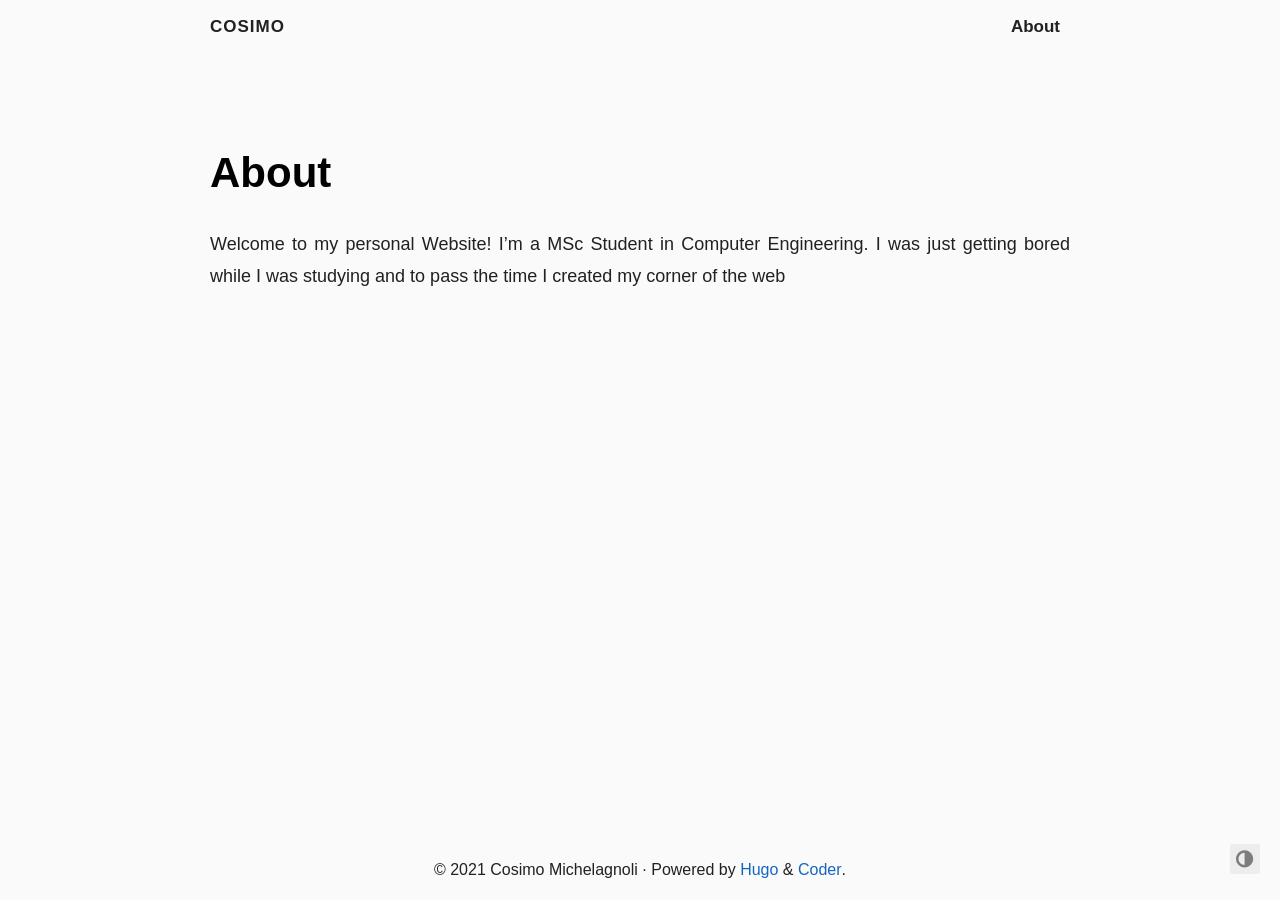
==== about/index.html @ c7ac7557 "first personal website" ====
<!DOCTYPE html>
<html lang="en">

  <head>
    <meta charset="utf-8">
    <meta name="viewport" content="width=device-width, initial-scale=1.0">
    <meta http-equiv="Content-Language" content="en">
    <meta name="color-scheme" content="light dark">

    
      <meta http-equiv="Content-Security-Policy" content="upgrade-insecure-requests; block-all-mixed-content; default-src 'self'; child-src 'self'; font-src 'self' https://fonts.gstatic.com https://cdn.jsdelivr.net/; form-action 'self'; frame-src 'self'; img-src 'self'; object-src 'none'; style-src 'self' 'unsafe-inline' https://fonts.googleapis.com/ https://cdn.jsdelivr.net/; script-src 'self' 'unsafe-inline' https://www.google-analytics.com; prefetch-src 'self'; connect-src 'self' https://www.google-analytics.com;">

    

    <meta name="author" content="Cosimo Michelagnoli">
    <meta name="description" content="Hello world!!! This is my first personal site.">
    <meta name="keywords" content="blog,developer,personal">

    <meta name="twitter:card" content="summary"/>
<meta name="twitter:title" content="About"/>
<meta name="twitter:description" content="Hello world!!! This is my first personal site."/>

    <meta property="og:title" content="About" />
<meta property="og:description" content="Hello world!!! This is my first personal site." />
<meta property="og:type" content="article" />
<meta property="og:url" content="http://example.org/about/" /><meta property="article:section" content="" />
<meta property="article:published_time" content="2021-12-28T00:00:00+00:00" />
<meta property="article:modified_time" content="2021-12-28T00:00:00+00:00" />



    <title>
  About · Cosimo
</title>

    
      <link rel="canonical" href="http://example.org/about/">
    

    <link rel="preload" href="/fonts/forkawesome-webfont.woff2?v=1.2.0" as="font" type="font/woff2" crossorigin>

    
      
      
      <link rel="stylesheet" href="/css/coder.min.d9fddbffe6f27e69985dc5fe0471cdb0e57fbf4775714bc3d847accb08f4a1f6.css" integrity="sha256-2f3b/&#43;byfmmYXcX&#43;BHHNsOV/v0d1cUvD2Eesywj0ofY=" crossorigin="anonymous" media="screen" />
    

    

    
      
        
        
        <link rel="stylesheet" href="/css/coder-dark.min.002ee2378e14c7a68f1f0a53d9694ed252090987c4e768023fac694a4fc5f793.css" integrity="sha256-AC7iN44Ux6aPHwpT2WlO0lIJCYfE52gCP6xpSk/F95M=" crossorigin="anonymous" media="screen" />
      
    

    

    

    <link rel="icon" type="image/png" href="/img/favicon-32x32.png" sizes="32x32">
    <link rel="icon" type="image/png" href="/img/favicon-16x16.png" sizes="16x16">

    <link rel="apple-touch-icon" href="/images/apple-touch-icon.png">
    <link rel="apple-touch-icon" sizes="180x180" href="/images/apple-touch-icon.png">

    <meta name="generator" content="Hugo 0.89.4" />
  </head>

  
  
    
  
  <body class="preload-transitions colorscheme-auto">
    
<div class="float-container">
    <a id="dark-mode-toggle" class="colorscheme-toggle">
        <i class="fa fa-adjust fa-fw" aria-hidden="true"></i>
    </a>
</div>


    <main class="wrapper">
      <nav class="navigation">
  <section class="container">
    <a class="navigation-title" href="/">
      Cosimo
    </a>
    
      <input type="checkbox" id="menu-toggle" />
      <label class="menu-button float-right" for="menu-toggle">
        <i class="fa fa-bars fa-fw" aria-hidden="true"></i>
      </label>
      <ul class="navigation-list">
        
          
            <li class="navigation-item">
              <a class="navigation-link" href="/about/">About</a>
            </li>
          
        
        
      </ul>
    
  </section>
</nav>


      <div class="content">
        
  <section class="container page">
  <article>
    <header>
      <h1 class="title">
        <a class="title-link" href="http://example.org/about/">
          About
        </a>
      </h1>
    </header>

    <p>Welcome to my personal Website! I&rsquo;m a MSc Student in Computer Engineering. I was just getting bored while I was studying and to pass the time I created my corner of the web</p>

  </article>
</section>

  

      </div>

      <footer class="footer">
  <section class="container">
    ©
    
    2021
     Cosimo Michelagnoli 
    ·
    Powered by <a href="https://gohugo.io/">Hugo</a> & <a href="https://github.com/luizdepra/hugo-coder/">Coder</a>.
    
  </section>
</footer>

    </main>

    
      
      <script src="/js/coder.min.39a51230dce2ac866c049b52573e38bf60666af4bc63c1bdf203b9b2d95b1cd6.js" integrity="sha256-OaUSMNzirIZsBJtSVz44v2BmavS8Y8G98gO5stlbHNY="></script>
    

    

    

    

    

    

    

    

    
  </body>

</html>
---- css/coder.min.d9fddbffe6f27e69985dc5fe0471cdb0e57fbf4775714bc3d847accb08f4a1f6.css ----
@charset "UTF-8";/*!normalize.css v8.0.1 | MIT License | github.com/necolas/normalize.css*/html{line-height:1.15;-webkit-text-size-adjust:100%}body{margin:0}main{display:block}h1{font-size:2em;margin:.67em 0}hr{box-sizing:content-box;height:0;overflow:visible}pre{font-family:monospace,monospace;font-size:1em}a{background-color:transparent;word-wrap:break-word}abbr[title]{border-bottom:none;text-decoration:underline;text-decoration:underline dotted}b,strong{font-weight:bolder}code,kbd,samp{font-family:monospace,monospace;font-size:1em}small{font-size:80%}sub,sup{font-size:75%;line-height:0;position:relative;vertical-align:baseline}sub{bottom:-.25em}sup{top:-.5em}img{border-style:none}button,input,optgroup,select,textarea{font-family:inherit;font-size:100%;line-height:1.15;margin:0}button,input{overflow:visible}button,select{text-transform:none}button,[type=button],[type=reset],[type=submit]{-webkit-appearance:button}button::-moz-focus-inner,[type=button]::-moz-focus-inner,[type=reset]::-moz-focus-inner,[type=submit]::-moz-focus-inner{border-style:none;padding:0}button:-moz-focusring,[type=button]:-moz-focusring,[type=reset]:-moz-focusring,[type=submit]:-moz-focusring{outline:1px dotted ButtonText}fieldset{padding:.35em .75em .625em}legend{box-sizing:border-box;color:inherit;display:table;max-width:100%;padding:0;white-space:normal}progress{vertical-align:baseline}textarea{overflow:auto}[type=checkbox],[type=radio]{box-sizing:border-box;padding:0}[type=number]::-webkit-inner-spin-button,[type=number]::-webkit-outer-spin-button{height:auto}[type=search]{-webkit-appearance:textfield;outline-offset:-2px}[type=search]::-webkit-search-decoration{-webkit-appearance:none}::-webkit-file-upload-button{-webkit-appearance:button;font:inherit}details{display:block}summary{display:list-item}template{display:none}[hidden]{display:none}/*!Fork Awesome 1.2.0
License - https://forkaweso.me/Fork-Awesome/license
Copyright 2018 Dave Gandy & Fork Awesome
Permission is hereby granted, free of charge, to any person obtaining a copy of this software and associated documentation files (the "Software"), to deal in the Software without restriction, including without limitation the rights to use, copy, modify, merge, publish, distribute, sublicense, and/or sell copies of the Software, and to permit persons to whom the Software is furnished to do so, subject to the following conditions:
The above copyright notice and this permission notice shall be included in all copies or substantial portions of the Software.
THE SOFTWARE IS PROVIDED "AS IS", WITHOUT WARRANTY OF ANY KIND, EXPRESS OR IMPLIED, INCLUDING BUT NOT LIMITED TO THE WARRANTIES OF MERCHANTABILITY, FITNESS FOR A PARTICULAR PURPOSE AND NONINFRINGEMENT. IN NO EVENT SHALL THE AUTHORS OR COPYRIGHT HOLDERS BE LIABLE FOR ANY CLAIM, DAMAGES OR OTHER LIABILITY, WHETHER IN AN ACTION OF CONTRACT, TORT OR OTHERWISE, ARISING FROM, OUT OF OR IN CONNECTION WITH THE SOFTWARE OR THE USE OR OTHER DEALINGS IN THE SOFTWARE.*/@font-face{font-family:forkawesome;src:url(../fonts/forkawesome-webfont.eot?v=1.2.0);src:url(../fonts/forkawesome-webfont.eot?#iefix&v=1.2.0)format("embedded-opentype"),url(../fonts/forkawesome-webfont.woff2?v=1.2.0)format("woff2"),url(../fonts/forkawesome-webfont.woff?v=1.2.0)format("woff"),url(../fonts/forkawesome-webfont.ttf?v=1.2.0)format("truetype"),url(../fonts/forkawesome-webfont.svg?v=1.2.0#forkawesomeregular)format("svg");font-weight:400;font-style:normal;font-display:block}.fa{display:inline-block;font:14px/1 ForkAwesome;font-size:inherit;text-rendering:auto;-webkit-font-smoothing:antialiased;-moz-osx-font-smoothing:grayscale}.fa-lg{font-size:1.33333333em;line-height:.75em;vertical-align:-15%}.fa-2x{font-size:2em}.fa-3x{font-size:3em}.fa-4x{font-size:4em}.fa-5x{font-size:5em}.fa-fw{width:1.28571429em;text-align:center}.fa-ul{padding-left:0;margin-left:2.14285714em;list-style-type:none}.fa-ul>li{position:relative}.fa-li{position:absolute;left:-2.14285714em;width:2.14285714em;top:.14285714em;text-align:center}.fa-li.fa-lg{left:-1.85714286em}.fa-border{padding:.2em .25em .15em;border:solid .08em #eee;border-radius:.1em}.fa-pull-left{float:left}.fa-pull-right{float:right}.fa.fa-pull-left{margin-right:.3em}.fa.fa-pull-right{margin-left:.3em}.pull-right{float:right}.pull-left{float:left}.fa.pull-left{margin-right:.3em}.fa.pull-right{margin-left:.3em}.fa-spin{-webkit-animation:fa-spin 2s infinite linear;animation:fa-spin 2s infinite linear}.fa-pulse{-webkit-animation:fa-spin 1s infinite steps(8);animation:fa-spin 1s infinite steps(8)}@-webkit-keyframes fa-spin{0%{-webkit-transform:rotate(0);transform:rotate(0)}100%{-webkit-transform:rotate(359deg);transform:rotate(359deg)}}@keyframes fa-spin{0%{-webkit-transform:rotate(0);transform:rotate(0)}100%{-webkit-transform:rotate(359deg);transform:rotate(359deg)}}.fa-rotate-90{-ms-filter:"progid:DXImageTransform.Microsoft.BasicImage(rotation=1)";-webkit-transform:rotate(90deg);-ms-transform:rotate(90deg);transform:rotate(90deg)}.fa-rotate-180{-ms-filter:"progid:DXImageTransform.Microsoft.BasicImage(rotation=2)";-webkit-transform:rotate(180deg);-ms-transform:rotate(180deg);transform:rotate(180deg)}.fa-rotate-270{-ms-filter:"progid:DXImageTransform.Microsoft.BasicImage(rotation=3)";-webkit-transform:rotate(270deg);-ms-transform:rotate(270deg);transform:rotate(270deg)}.fa-flip-horizontal{-ms-filter:"progid:DXImageTransform.Microsoft.BasicImage(rotation=0, mirror=1)";-webkit-transform:scale(-1,1);-ms-transform:scale(-1,1);transform:scale(-1,1)}.fa-flip-vertical{-ms-filter:"progid:DXImageTransform.Microsoft.BasicImage(rotation=2, mirror=1)";-webkit-transform:scale(1,-1);-ms-transform:scale(1,-1);transform:scale(1,-1)}:root .fa-rotate-90,:root .fa-rotate-180,:root .fa-rotate-270,:root .fa-flip-horizontal,:root .fa-flip-vertical{filter:none}.fa-stack{position:relative;display:inline-block;width:2em;height:2em;line-height:2em;vertical-align:middle}.fa-stack-1x,.fa-stack-2x{position:absolute;left:0;width:100%;text-align:center}.fa-stack-1x{line-height:inherit}.fa-stack-2x{font-size:2em}.fa-inverse{color:#fff}.fa-glass:before{content:"\f000"}.fa-music:before{content:"\f001"}.fa-search:before{content:"\f002"}.fa-envelope-o:before{content:"\f003"}.fa-heart:before{content:"\f004"}.fa-star:before{content:"\f005"}.fa-star-o:before{content:"\f006"}.fa-user:before{content:"\f007"}.fa-film:before{content:"\f008"}.fa-th-large:before{content:"\f009"}.fa-th:before{content:"\f00a"}.fa-th-list:before{content:"\f00b"}.fa-check:before{content:"\f00c"}.fa-remove:before,.fa-close:before,.fa-times:before{content:"\f00d"}.fa-search-plus:before{content:"\f00e"}.fa-search-minus:before{content:"\f010"}.fa-power-off:before{content:"\f011"}.fa-signal:before{content:"\f012"}.fa-gear:before,.fa-cog:before{content:"\f013"}.fa-trash-o:before{content:"\f014"}.fa-home:before{content:"\f015"}.fa-file-o:before{content:"\f016"}.fa-clock-o:before{content:"\f017"}.fa-road:before{content:"\f018"}.fa-download:before{content:"\f019"}.fa-arrow-circle-o-down:before{content:"\f01a"}.fa-arrow-circle-o-up:before{content:"\f01b"}.fa-inbox:before{content:"\f01c"}.fa-play-circle-o:before{content:"\f01d"}.fa-rotate-right:before,.fa-repeat:before{content:"\f01e"}.fa-sync:before,.fa-refresh:before{content:"\f021"}.fa-list-alt:before{content:"\f022"}.fa-lock:before{content:"\f023"}.fa-flag:before{content:"\f024"}.fa-headphones:before{content:"\f025"}.fa-volume-off:before{content:"\f026"}.fa-volume-down:before{content:"\f027"}.fa-volume-up:before{content:"\f028"}.fa-qrcode:before{content:"\f029"}.fa-barcode:before{content:"\f02a"}.fa-tag:before{content:"\f02b"}.fa-tags:before{content:"\f02c"}.fa-book:before{content:"\f02d"}.fa-bookmark:before{content:"\f02e"}.fa-print:before{content:"\f02f"}.fa-camera:before{content:"\f030"}.fa-font:before{content:"\f031"}.fa-bold:before{content:"\f032"}.fa-italic:before{content:"\f033"}.fa-text-height:before{content:"\f034"}.fa-text-width:before{content:"\f035"}.fa-align-left:before{content:"\f036"}.fa-align-center:before{content:"\f037"}.fa-align-right:before{content:"\f038"}.fa-align-justify:before{content:"\f039"}.fa-list:before{content:"\f03a"}.fa-dedent:before,.fa-outdent:before{content:"\f03b"}.fa-indent:before{content:"\f03c"}.fa-video:before,.fa-video-camera:before{content:"\f03d"}.fa-photo:before,.fa-image:before,.fa-picture-o:before{content:"\f03e"}.fa-pencil:before{content:"\f040"}.fa-map-marker:before{content:"\f041"}.fa-adjust:before{content:"\f042"}.fa-tint:before{content:"\f043"}.fa-edit:before,.fa-pencil-square-o:before{content:"\f044"}.fa-share-square-o:before{content:"\f045"}.fa-check-square-o:before{content:"\f046"}.fa-arrows:before{content:"\f047"}.fa-step-backward:before{content:"\f048"}.fa-fast-backward:before{content:"\f049"}.fa-backward:before{content:"\f04a"}.fa-play:before{content:"\f04b"}.fa-pause:before{content:"\f04c"}.fa-stop:before{content:"\f04d"}.fa-forward:before{content:"\f04e"}.fa-fast-forward:before{content:"\f050"}.fa-step-forward:before{content:"\f051"}.fa-eject:before{content:"\f052"}.fa-chevron-left:before{content:"\f053"}.fa-chevron-right:before{content:"\f054"}.fa-plus-circle:before{content:"\f055"}.fa-minus-circle:before{content:"\f056"}.fa-times-circle:before{content:"\f057"}.fa-check-circle:before{content:"\f058"}.fa-question-circle:before{content:"\f059"}.fa-info-circle:before{content:"\f05a"}.fa-crosshairs:before{content:"\f05b"}.fa-times-circle-o:before{content:"\f05c"}.fa-check-circle-o:before{content:"\f05d"}.fa-ban:before{content:"\f05e"}.fa-arrow-left:before{content:"\f060"}.fa-arrow-right:before{content:"\f061"}.fa-arrow-up:before{content:"\f062"}.fa-arrow-down:before{content:"\f063"}.fa-mail-forward:before,.fa-share:before{content:"\f064"}.fa-expand:before{content:"\f065"}.fa-compress:before{content:"\f066"}.fa-plus:before{content:"\f067"}.fa-minus:before{content:"\f068"}.fa-asterisk:before{content:"\f069"}.fa-exclamation-circle:before{content:"\f06a"}.fa-gift:before{content:"\f06b"}.fa-leaf:before{content:"\f06c"}.fa-fire:before{content:"\f06d"}.fa-eye:before{content:"\f06e"}.fa-eye-slash:before{content:"\f070"}.fa-warning:before,.fa-exclamation-triangle:before{content:"\f071"}.fa-plane:before{content:"\f072"}.fa-calendar:before{content:"\f073"}.fa-random:before{content:"\f074"}.fa-comment:before{content:"\f075"}.fa-magnet:before{content:"\f076"}.fa-chevron-up:before{content:"\f077"}.fa-chevron-down:before{content:"\f078"}.fa-retweet:before{content:"\f079"}.fa-shopping-cart:before{content:"\f07a"}.fa-folder:before{content:"\f07b"}.fa-folder-open:before{content:"\f07c"}.fa-arrows-v:before{content:"\f07d"}.fa-arrows-h:before{content:"\f07e"}.fa-bar-chart-o:before,.fa-bar-chart:before{content:"\f080"}.fa-twitter-square:before{content:"\f081"}.fa-facebook-square:before{content:"\f082"}.fa-camera-retro:before{content:"\f083"}.fa-key:before{content:"\f084"}.fa-gears:before,.fa-cogs:before{content:"\f085"}.fa-comments:before{content:"\f086"}.fa-thumbs-o-up:before{content:"\f087"}.fa-thumbs-o-down:before{content:"\f088"}.fa-star-half:before{content:"\f089"}.fa-heart-o:before{content:"\f08a"}.fa-sign-out:before{content:"\f08b"}.fa-linkedin-square:before{content:"\f08c"}.fa-thumb-tack:before{content:"\f08d"}.fa-external-link:before{content:"\f08e"}.fa-sign-in:before{content:"\f090"}.fa-trophy:before{content:"\f091"}.fa-github-square:before{content:"\f092"}.fa-upload:before{content:"\f093"}.fa-lemon-o:before{content:"\f094"}.fa-phone:before{content:"\f095"}.fa-square-o:before{content:"\f096"}.fa-bookmark-o:before{content:"\f097"}.fa-phone-square:before{content:"\f098"}.fa-twitter:before{content:"\f099"}.fa-facebook-f:before,.fa-facebook:before{content:"\f09a"}.fa-github:before{content:"\f09b"}.fa-unlock:before{content:"\f09c"}.fa-credit-card:before{content:"\f09d"}.fa-feed:before,.fa-rss:before{content:"\f09e"}.fa-hdd-o:before{content:"\f0a0"}.fa-bullhorn:before{content:"\f0a1"}.fa-bell-o:before{content:"\f0f3"}.fa-certificate:before{content:"\f0a3"}.fa-hand-o-right:before{content:"\f0a4"}.fa-hand-o-left:before{content:"\f0a5"}.fa-hand-o-up:before{content:"\f0a6"}.fa-hand-o-down:before{content:"\f0a7"}.fa-arrow-circle-left:before{content:"\f0a8"}.fa-arrow-circle-right:before{content:"\f0a9"}.fa-arrow-circle-up:before{content:"\f0aa"}.fa-arrow-circle-down:before{content:"\f0ab"}.fa-globe:before{content:"\f0ac"}.fa-globe-e:before{content:"\f304"}.fa-globe-w:before{content:"\f305"}.fa-wrench:before{content:"\f0ad"}.fa-tasks:before{content:"\f0ae"}.fa-filter:before{content:"\f0b0"}.fa-briefcase:before{content:"\f0b1"}.fa-arrows-alt:before{content:"\f0b2"}.fa-community:before,.fa-group:before,.fa-users:before{content:"\f0c0"}.fa-chain:before,.fa-link:before{content:"\f0c1"}.fa-cloud:before{content:"\f0c2"}.fa-flask:before{content:"\f0c3"}.fa-cut:before,.fa-scissors:before{content:"\f0c4"}.fa-copy:before,.fa-files-o:before{content:"\f0c5"}.fa-paperclip:before{content:"\f0c6"}.fa-save:before,.fa-floppy-o:before{content:"\f0c7"}.fa-square:before{content:"\f0c8"}.fa-navicon:before,.fa-reorder:before,.fa-bars:before{content:"\f0c9"}.fa-list-ul:before{content:"\f0ca"}.fa-list-ol:before{content:"\f0cb"}.fa-strikethrough:before{content:"\f0cc"}.fa-underline:before{content:"\f0cd"}.fa-table:before{content:"\f0ce"}.fa-magic:before{content:"\f0d0"}.fa-truck:before{content:"\f0d1"}.fa-pinterest:before{content:"\f0d2"}.fa-pinterest-square:before{content:"\f0d3"}.fa-google-plus-square:before{content:"\f0d4"}.fa-google-plus-g:before,.fa-google-plus:before{content:"\f0d5"}.fa-money:before{content:"\f0d6"}.fa-caret-down:before{content:"\f0d7"}.fa-caret-up:before{content:"\f0d8"}.fa-caret-left:before{content:"\f0d9"}.fa-caret-right:before{content:"\f0da"}.fa-columns:before{content:"\f0db"}.fa-unsorted:before,.fa-sort:before{content:"\f0dc"}.fa-sort-down:before,.fa-sort-desc:before{content:"\f0dd"}.fa-sort-up:before,.fa-sort-asc:before{content:"\f0de"}.fa-envelope:before{content:"\f0e0"}.fa-linkedin:before{content:"\f0e1"}.fa-rotate-left:before,.fa-undo:before{content:"\f0e2"}.fa-legal:before,.fa-gavel:before{content:"\f0e3"}.fa-dashboard:before,.fa-tachometer:before{content:"\f0e4"}.fa-comment-o:before{content:"\f0e5"}.fa-comments-o:before{content:"\f0e6"}.fa-flash:before,.fa-bolt:before{content:"\f0e7"}.fa-sitemap:before{content:"\f0e8"}.fa-umbrella:before{content:"\f0e9"}.fa-paste:before,.fa-clipboard:before{content:"\f0ea"}.fa-lightbulb-o:before{content:"\f0eb"}.fa-exchange:before{content:"\f0ec"}.fa-cloud-download:before{content:"\f0ed"}.fa-cloud-upload:before{content:"\f0ee"}.fa-user-md:before{content:"\f0f0"}.fa-stethoscope:before{content:"\f0f1"}.fa-suitcase:before{content:"\f0f2"}.fa-bell:before{content:"\f0a2"}.fa-coffee:before{content:"\f0f4"}.fa-utensils:before,.fa-cutlery:before{content:"\f0f5"}.fa-file-text-o:before{content:"\f0f6"}.fa-building-o:before{content:"\f0f7"}.fa-hospital-o:before{content:"\f0f8"}.fa-ambulance:before{content:"\f0f9"}.fa-medkit:before{content:"\f0fa"}.fa-fighter-jet:before{content:"\f0fb"}.fa-beer:before{content:"\f0fc"}.fa-h-square:before{content:"\f0fd"}.fa-plus-square:before{content:"\f0fe"}.fa-angle-double-left:before{content:"\f100"}.fa-angle-double-right:before{content:"\f101"}.fa-angle-double-up:before{content:"\f102"}.fa-angle-double-down:before{content:"\f103"}.fa-angle-left:before{content:"\f104"}.fa-angle-right:before{content:"\f105"}.fa-angle-up:before{content:"\f106"}.fa-angle-down:before{content:"\f107"}.fa-desktop:before{content:"\f108"}.fa-laptop:before{content:"\f109"}.fa-tablet:before{content:"\f10a"}.fa-mobile-phone:before,.fa-mobile:before{content:"\f10b"}.fa-circle-o:before{content:"\f10c"}.fa-quote-left:before{content:"\f10d"}.fa-quote-right:before{content:"\f10e"}.fa-spinner:before{content:"\f110"}.fa-circle:before{content:"\f111"}.fa-mail-reply:before,.fa-reply:before{content:"\f112"}.fa-github-alt:before{content:"\f113"}.fa-folder-o:before{content:"\f114"}.fa-folder-open-o:before{content:"\f115"}.fa-smile-o:before{content:"\f118"}.fa-frown-o:before{content:"\f119"}.fa-meh-o:before{content:"\f11a"}.fa-gamepad:before{content:"\f11b"}.fa-keyboard-o:before{content:"\f11c"}.fa-flag-o:before{content:"\f11d"}.fa-flag-checkered:before{content:"\f11e"}.fa-terminal:before{content:"\f120"}.fa-code:before{content:"\f121"}.fa-mail-reply-all:before,.fa-reply-all:before{content:"\f122"}.fa-star-half-empty:before,.fa-star-half-full:before,.fa-star-half-o:before{content:"\f123"}.fa-location-arrow:before{content:"\f124"}.fa-crop:before{content:"\f125"}.fa-code-fork:before{content:"\f126"}.fa-unlink:before,.fa-chain-broken:before{content:"\f127"}.fa-question:before{content:"\f128"}.fa-info:before{content:"\f129"}.fa-exclamation:before{content:"\f12a"}.fa-superscript:before{content:"\f12b"}.fa-subscript:before{content:"\f12c"}.fa-eraser:before{content:"\f12d"}.fa-puzzle-piece:before{content:"\f12e"}.fa-microphone:before{content:"\f130"}.fa-microphone-slash:before{content:"\f131"}.fa-shield:before{content:"\f132"}.fa-calendar-o:before{content:"\f133"}.fa-fire-extinguisher:before{content:"\f134"}.fa-rocket:before{content:"\f135"}.fa-maxcdn:before{content:"\f136"}.fa-chevron-circle-left:before{content:"\f137"}.fa-chevron-circle-right:before{content:"\f138"}.fa-chevron-circle-up:before{content:"\f139"}.fa-chevron-circle-down:before{content:"\f13a"}.fa-html5:before{content:"\f13b"}.fa-css3:before{content:"\f13c"}.fa-anchor:before{content:"\f13d"}.fa-unlock-alt:before{content:"\f13e"}.fa-bullseye:before{content:"\f140"}.fa-ellipsis-h:before{content:"\f141"}.fa-ellipsis-v:before{content:"\f142"}.fa-rss-square:before{content:"\f143"}.fa-play-circle:before{content:"\f144"}.fa-ticket:before{content:"\f145"}.fa-minus-square:before{content:"\f146"}.fa-minus-square-o:before{content:"\f147"}.fa-level-up:before{content:"\f148"}.fa-level-down:before{content:"\f149"}.fa-check-square:before{content:"\f14a"}.fa-pencil-square:before{content:"\f14b"}.fa-external-link-square:before{content:"\f14c"}.fa-share-square:before{content:"\f14d"}.fa-compass:before{content:"\f14e"}.fa-toggle-down:before,.fa-caret-square-o-down:before{content:"\f150"}.fa-toggle-up:before,.fa-caret-square-o-up:before{content:"\f151"}.fa-toggle-right:before,.fa-caret-square-o-right:before{content:"\f152"}.fa-euro:before,.fa-eur:before{content:"\f153"}.fa-pound:before,.fa-gbp:before{content:"\f154"}.fa-dollar:before,.fa-usd:before{content:"\f155"}.fa-rupee:before,.fa-inr:before{content:"\f156"}.fa-cny:before,.fa-rmb:before,.fa-yen:before,.fa-jpy:before{content:"\f157"}.fa-ruble:before,.fa-rouble:before,.fa-rub:before{content:"\f158"}.fa-won:before,.fa-krw:before{content:"\f159"}.fa-bitcoin:before,.fa-btc:before{content:"\f15a"}.fa-file:before{content:"\f15b"}.fa-file-text:before{content:"\f15c"}.fa-sort-alpha-down:before,.fa-sort-alpha-asc:before{content:"\f15d"}.fa-sort-alpha-up:before,.fa-sort-alpha-desc:before{content:"\f15e"}.fa-sort-amount-down:before,.fa-sort-amount-asc:before{content:"\f160"}.fa-sort-amount-up:before,.fa-sort-amount-desc:before{content:"\f161"}.fa-sort-numeric-down:before,.fa-sort-numeric-asc:before{content:"\f162"}.fa-sort-numeric-up:before,.fa-sort-numeric-desc:before{content:"\f163"}.fa-thumbs-up:before{content:"\f164"}.fa-thumbs-down:before{content:"\f165"}.fa-youtube-square:before{content:"\f166"}.fa-youtube:before{content:"\f167"}.fa-xing:before{content:"\f168"}.fa-xing-square:before{content:"\f169"}.fa-youtube-play:before{content:"\f16a"}.fa-dropbox:before{content:"\f16b"}.fa-stack-overflow:before{content:"\f16c"}.fa-instagram:before{content:"\f16d"}.fa-flickr:before{content:"\f16e"}.fa-adn:before{content:"\f170"}.fa-bitbucket:before{content:"\f171"}.fa-bitbucket-square:before{content:"\f172"}.fa-tumblr:before{content:"\f173"}.fa-tumblr-square:before{content:"\f174"}.fa-long-arrow-down:before{content:"\f175"}.fa-long-arrow-up:before{content:"\f176"}.fa-long-arrow-left:before{content:"\f177"}.fa-long-arrow-right:before{content:"\f178"}.fa-apple:before{content:"\f179"}.fa-windows:before{content:"\f17a"}.fa-android:before{content:"\f17b"}.fa-linux:before{content:"\f17c"}.fa-dribbble:before{content:"\f17d"}.fa-skype:before{content:"\f17e"}.fa-foursquare:before{content:"\f180"}.fa-trello:before{content:"\f181"}.fa-female:before{content:"\f182"}.fa-male:before{content:"\f183"}.fa-gittip:before,.fa-gratipay:before{content:"\f184"}.fa-sun-o:before{content:"\f185"}.fa-moon-o:before{content:"\f186"}.fa-archive:before{content:"\f187"}.fa-bug:before{content:"\f188"}.fa-vk:before{content:"\f189"}.fa-weibo:before{content:"\f18a"}.fa-renren:before{content:"\f18b"}.fa-pagelines:before{content:"\f18c"}.fa-stack-exchange:before{content:"\f18d"}.fa-arrow-circle-o-right:before{content:"\f18e"}.fa-arrow-circle-o-left:before{content:"\f190"}.fa-toggle-left:before,.fa-caret-square-o-left:before{content:"\f191"}.fa-dot-circle-o:before{content:"\f192"}.fa-wheelchair:before{content:"\f193"}.fa-vimeo-square:before{content:"\f194"}.fa-turkish-lira:before,.fa-try:before{content:"\f195"}.fa-plus-square-o:before{content:"\f196"}.fa-space-shuttle:before{content:"\f197"}.fa-slack:before{content:"\f198"}.fa-envelope-square:before{content:"\f199"}.fa-wordpress:before{content:"\f19a"}.fa-openid:before{content:"\f19b"}.fa-institution:before,.fa-bank:before,.fa-university:before{content:"\f19c"}.fa-mortar-board:before,.fa-graduation-cap:before{content:"\f19d"}.fa-yahoo:before{content:"\f19e"}.fa-google:before{content:"\f1a0"}.fa-reddit:before{content:"\f1a1"}.fa-reddit-square:before{content:"\f1a2"}.fa-stumbleupon-circle:before{content:"\f1a3"}.fa-stumbleupon:before{content:"\f1a4"}.fa-delicious:before{content:"\f1a5"}.fa-digg:before{content:"\f1a6"}.fa-drupal:before{content:"\f1a9"}.fa-joomla:before{content:"\f1aa"}.fa-language:before{content:"\f1ab"}.fa-fax:before{content:"\f1ac"}.fa-building:before{content:"\f1ad"}.fa-child:before{content:"\f1ae"}.fa-paw:before{content:"\f1b0"}.fa-utensil-spoon:before,.fa-spoon:before{content:"\f1b1"}.fa-cube:before{content:"\f1b2"}.fa-cubes:before{content:"\f1b3"}.fa-behance:before{content:"\f1b4"}.fa-behance-square:before{content:"\f1b5"}.fa-steam:before{content:"\f1b6"}.fa-steam-square:before{content:"\f1b7"}.fa-recycle:before{content:"\f1b8"}.fa-automobile:before,.fa-car:before{content:"\f1b9"}.fa-cab:before,.fa-taxi:before{content:"\f1ba"}.fa-tree:before{content:"\f1bb"}.fa-spotify:before{content:"\f1bc"}.fa-deviantart:before{content:"\f1bd"}.fa-soundcloud:before{content:"\f1be"}.fa-database:before{content:"\f1c0"}.fa-file-pdf-o:before{content:"\f1c1"}.fa-file-word-o:before{content:"\f1c2"}.fa-file-excel-o:before{content:"\f1c3"}.fa-file-powerpoint-o:before{content:"\f1c4"}.fa-file-photo-o:before,.fa-file-picture-o:before,.fa-file-image-o:before{content:"\f1c5"}.fa-file-zip-o:before,.fa-file-archive-o:before{content:"\f1c6"}.fa-file-sound-o:before,.fa-file-audio-o:before{content:"\f1c7"}.fa-file-movie-o:before,.fa-file-video-o:before{content:"\f1c8"}.fa-file-code-o:before{content:"\f1c9"}.fa-vine:before{content:"\f1ca"}.fa-codepen:before{content:"\f1cb"}.fa-jsfiddle:before{content:"\f1cc"}.fa-life-bouy:before,.fa-life-buoy:before,.fa-life-saver:before,.fa-support:before,.fa-life-ring:before{content:"\f1cd"}.fa-circle-o-notch:before{content:"\f1ce"}.fa-ra:before,.fa-resistance:before,.fa-rebel:before{content:"\f1d0"}.fa-ge:before,.fa-empire:before{content:"\f1d1"}.fa-git-square:before{content:"\f1d2"}.fa-git:before{content:"\f1d3"}.fa-y-combinator-square:before,.fa-yc-square:before,.fa-hacker-news:before{content:"\f1d4"}.fa-tencent-weibo:before{content:"\f1d5"}.fa-qq:before{content:"\f1d6"}.fa-wechat:before,.fa-weixin:before{content:"\f1d7"}.fa-send:before,.fa-paper-plane:before{content:"\f1d8"}.fa-send-o:before,.fa-paper-plane-o:before{content:"\f1d9"}.fa-history:before{content:"\f1da"}.fa-circle-thin:before{content:"\f1db"}.fa-heading:before,.fa-header:before{content:"\f1dc"}.fa-paragraph:before{content:"\f1dd"}.fa-sliders:before{content:"\f1de"}.fa-share-alt:before{content:"\f1e0"}.fa-share-alt-square:before{content:"\f1e1"}.fa-bomb:before{content:"\f1e2"}.fa-soccer-ball-o:before,.fa-futbol-o:before{content:"\f1e3"}.fa-tty:before{content:"\f1e4"}.fa-binoculars:before{content:"\f1e5"}.fa-plug:before{content:"\f1e6"}.fa-slideshare:before{content:"\f1e7"}.fa-twitch:before{content:"\f1e8"}.fa-yelp:before{content:"\f1e9"}.fa-newspaper-o:before{content:"\f1ea"}.fa-wifi:before{content:"\f1eb"}.fa-calculator:before{content:"\f1ec"}.fa-paypal:before{content:"\f1ed"}.fa-google-wallet:before{content:"\f1ee"}.fa-cc-visa:before{content:"\f1f0"}.fa-cc-mastercard:before{content:"\f1f1"}.fa-cc-discover:before{content:"\f1f2"}.fa-cc-amex:before{content:"\f1f3"}.fa-cc-paypal:before{content:"\f1f4"}.fa-cc-stripe:before{content:"\f1f5"}.fa-bell-slash:before{content:"\f1f6"}.fa-bell-slash-o:before{content:"\f1f7"}.fa-trash:before{content:"\f1f8"}.fa-copyright:before{content:"\f1f9"}.fa-at:before{content:"\f1fa"}.fa-eyedropper:before{content:"\f1fb"}.fa-paint-brush:before{content:"\f1fc"}.fa-birthday-cake:before{content:"\f1fd"}.fa-area-chart:before{content:"\f1fe"}.fa-pie-chart:before{content:"\f200"}.fa-line-chart:before{content:"\f201"}.fa-lastfm:before{content:"\f202"}.fa-lastfm-square:before{content:"\f203"}.fa-toggle-off:before{content:"\f204"}.fa-toggle-on:before{content:"\f205"}.fa-bicycle:before{content:"\f206"}.fa-bus:before{content:"\f207"}.fa-ioxhost:before{content:"\f208"}.fa-angellist:before{content:"\f209"}.fa-closed-captioning:before,.fa-cc:before{content:"\f20a"}.fa-shekel:before,.fa-sheqel:before,.fa-ils:before{content:"\f20b"}.fa-meanpath:before{content:"\f20c"}.fa-buysellads:before{content:"\f20d"}.fa-connectdevelop:before{content:"\f20e"}.fa-dashcube:before{content:"\f210"}.fa-forumbee:before{content:"\f211"}.fa-leanpub:before{content:"\f212"}.fa-sellsy:before{content:"\f213"}.fa-shirtsinbulk:before{content:"\f214"}.fa-simplybuilt:before{content:"\f215"}.fa-skyatlas:before{content:"\f216"}.fa-cart-plus:before{content:"\f217"}.fa-cart-arrow-down:before{content:"\f218"}.fa-gem:before,.fa-diamond:before{content:"\f219"}.fa-ship:before{content:"\f21a"}.fa-user-secret:before{content:"\f21b"}.fa-motorcycle:before{content:"\f21c"}.fa-street-view:before{content:"\f21d"}.fa-heartbeat:before{content:"\f21e"}.fa-venus:before{content:"\f221"}.fa-mars:before{content:"\f222"}.fa-mercury:before{content:"\f223"}.fa-intersex:before,.fa-transgender:before{content:"\f224"}.fa-transgender-alt:before{content:"\f225"}.fa-venus-double:before{content:"\f226"}.fa-mars-double:before{content:"\f227"}.fa-venus-mars:before{content:"\f228"}.fa-mars-stroke:before{content:"\f229"}.fa-mars-stroke-v:before{content:"\f22a"}.fa-mars-stroke-h:before{content:"\f22b"}.fa-neuter:before{content:"\f22c"}.fa-genderless:before{content:"\f22d"}.fa-facebook-official:before{content:"\f230"}.fa-pinterest-p:before{content:"\f231"}.fa-whatsapp:before{content:"\f232"}.fa-server:before{content:"\f233"}.fa-user-plus:before{content:"\f234"}.fa-user-times:before{content:"\f235"}.fa-hotel:before,.fa-bed:before{content:"\f236"}.fa-viacoin:before{content:"\f237"}.fa-train:before{content:"\f238"}.fa-subway:before{content:"\f239"}.fa-medium:before{content:"\f23a"}.fa-medium-square:before{content:"\f2f8"}.fa-yc:before,.fa-y-combinator:before{content:"\f23b"}.fa-optin-monster:before{content:"\f23c"}.fa-opencart:before{content:"\f23d"}.fa-expeditedssl:before{content:"\f23e"}.fa-battery-4:before,.fa-battery:before,.fa-battery-full:before{content:"\f240"}.fa-battery-3:before,.fa-battery-three-quarters:before{content:"\f241"}.fa-battery-2:before,.fa-battery-half:before{content:"\f242"}.fa-battery-1:before,.fa-battery-quarter:before{content:"\f243"}.fa-battery-0:before,.fa-battery-empty:before{content:"\f244"}.fa-mouse-pointer:before{content:"\f245"}.fa-i-cursor:before{content:"\f246"}.fa-object-group:before{content:"\f247"}.fa-object-ungroup:before{content:"\f248"}.fa-sticky-note:before{content:"\f249"}.fa-sticky-note-o:before{content:"\f24a"}.fa-cc-jcb:before{content:"\f24b"}.fa-cc-diners-club:before{content:"\f24c"}.fa-clone:before{content:"\f24d"}.fa-balance-scale:before{content:"\f24e"}.fa-hourglass-o:before{content:"\f250"}.fa-hourglass-1:before,.fa-hourglass-start:before{content:"\f251"}.fa-hourglass-2:before,.fa-hourglass-half:before{content:"\f252"}.fa-hourglass-3:before,.fa-hourglass-end:before{content:"\f253"}.fa-hourglass:before{content:"\f254"}.fa-hand-grab-o:before,.fa-hand-rock-o:before{content:"\f255"}.fa-hand-stop-o:before,.fa-hand-paper-o:before{content:"\f256"}.fa-hand-scissors-o:before{content:"\f257"}.fa-hand-lizard-o:before{content:"\f258"}.fa-hand-spock-o:before{content:"\f259"}.fa-hand-pointer-o:before{content:"\f25a"}.fa-hand-peace-o:before{content:"\f25b"}.fa-trademark:before{content:"\f25c"}.fa-registered:before{content:"\f25d"}.fa-creative-commons:before{content:"\f25e"}.fa-gg:before{content:"\f260"}.fa-gg-circle:before{content:"\f261"}.fa-tripadvisor:before{content:"\f262"}.fa-odnoklassniki:before{content:"\f263"}.fa-odnoklassniki-square:before{content:"\f264"}.fa-get-pocket:before{content:"\f265"}.fa-wikipedia-w:before{content:"\f266"}.fa-safari:before{content:"\f267"}.fa-chrome:before{content:"\f268"}.fa-firefox:before{content:"\f269"}.fa-opera:before{content:"\f26a"}.fa-internet-explorer:before{content:"\f26b"}.fa-tv:before,.fa-television:before{content:"\f26c"}.fa-contao:before{content:"\f26d"}.fa-500px:before{content:"\f26e"}.fa-amazon:before{content:"\f270"}.fa-calendar-plus-o:before{content:"\f271"}.fa-calendar-minus-o:before{content:"\f272"}.fa-calendar-times-o:before{content:"\f273"}.fa-calendar-check-o:before{content:"\f274"}.fa-industry:before{content:"\f275"}.fa-map-pin:before{content:"\f276"}.fa-map-signs:before{content:"\f277"}.fa-map-o:before{content:"\f278"}.fa-map:before{content:"\f279"}.fa-commenting:before{content:"\f27a"}.fa-commenting-o:before{content:"\f27b"}.fa-houzz:before{content:"\f27c"}.fa-vimeo-v:before,.fa-vimeo:before{content:"\f27d"}.fa-black-tie:before{content:"\f27e"}.fa-fonticons:before{content:"\f280"}.fa-reddit-alien:before{content:"\f281"}.fa-edge:before{content:"\f282"}.fa-credit-card-alt:before{content:"\f283"}.fa-codiepie:before{content:"\f284"}.fa-modx:before{content:"\f285"}.fa-fort-awesome:before{content:"\f286"}.fa-usb:before{content:"\f287"}.fa-product-hunt:before{content:"\f288"}.fa-mixcloud:before{content:"\f289"}.fa-scribd:before{content:"\f28a"}.fa-pause-circle:before{content:"\f28b"}.fa-pause-circle-o:before{content:"\f28c"}.fa-stop-circle:before{content:"\f28d"}.fa-stop-circle-o:before{content:"\f28e"}.fa-shopping-bag:before{content:"\f290"}.fa-shopping-basket:before{content:"\f291"}.fa-hashtag:before{content:"\f292"}.fa-bluetooth:before{content:"\f293"}.fa-bluetooth-b:before{content:"\f294"}.fa-percent:before{content:"\f295"}.fa-gitlab:before{content:"\f296"}.fa-wpbeginner:before{content:"\f297"}.fa-wpforms:before{content:"\f298"}.fa-envira:before{content:"\f299"}.fa-universal-access:before{content:"\f29a"}.fa-wheelchair-alt:before{content:"\f29b"}.fa-question-circle-o:before{content:"\f29c"}.fa-blind:before{content:"\f29d"}.fa-audio-description:before{content:"\f29e"}.fa-phone-volume:before,.fa-volume-control-phone:before{content:"\f2a0"}.fa-braille:before{content:"\f2a1"}.fa-assistive-listening-systems:before{content:"\f2a2"}.fa-asl-interpreting:before,.fa-american-sign-language-interpreting:before{content:"\f2a3"}.fa-deafness:before,.fa-hard-of-hearing:before,.fa-deaf:before{content:"\f2a4"}.fa-glide:before{content:"\f2a5"}.fa-glide-g:before{content:"\f2a6"}.fa-signing:before,.fa-sign-language:before{content:"\f2a7"}.fa-low-vision:before{content:"\f2a8"}.fa-viadeo:before{content:"\f2a9"}.fa-viadeo-square:before{content:"\f2aa"}.fa-snapchat:before{content:"\f2ab"}.fa-snapchat-ghost:before{content:"\f2ac"}.fa-snapchat-square:before{content:"\f2ad"}.fa-first-order:before{content:"\f2b0"}.fa-yoast:before{content:"\f2b1"}.fa-themeisle:before{content:"\f2b2"}.fa-google-plus-circle:before,.fa-google-plus-official:before{content:"\f2b3"}.fa-fa:before,.fa-font-awesome:before{content:"\f2b4"}.fa-handshake-o:before{content:"\f2b5"}.fa-envelope-open:before{content:"\f2b6"}.fa-envelope-open-o:before{content:"\f2b7"}.fa-linode:before{content:"\f2b8"}.fa-address-book:before{content:"\f2b9"}.fa-address-book-o:before{content:"\f2ba"}.fa-vcard:before,.fa-address-card:before{content:"\f2bb"}.fa-vcard-o:before,.fa-address-card-o:before{content:"\f2bc"}.fa-user-circle:before{content:"\f2bd"}.fa-user-circle-o:before{content:"\f2be"}.fa-user-o:before{content:"\f2c0"}.fa-id-badge:before{content:"\f2c1"}.fa-drivers-license:before,.fa-id-card:before{content:"\f2c2"}.fa-drivers-license-o:before,.fa-id-card-o:before{content:"\f2c3"}.fa-quora:before{content:"\f2c4"}.fa-free-code-camp:before{content:"\f2c5"}.fa-telegram:before{content:"\f2c6"}.fa-thermometer-4:before,.fa-thermometer:before,.fa-thermometer-full:before{content:"\f2c7"}.fa-thermometer-3:before,.fa-thermometer-three-quarters:before{content:"\f2c8"}.fa-thermometer-2:before,.fa-thermometer-half:before{content:"\f2c9"}.fa-thermometer-1:before,.fa-thermometer-quarter:before{content:"\f2ca"}.fa-thermometer-0:before,.fa-thermometer-empty:before{content:"\f2cb"}.fa-shower:before{content:"\f2cc"}.fa-bathtub:before,.fa-s15:before,.fa-bath:before{content:"\f2cd"}.fa-podcast:before{content:"\f2ce"}.fa-window-maximize:before{content:"\f2d0"}.fa-window-minimize:before{content:"\f2d1"}.fa-window-restore:before{content:"\f2d2"}.fa-times-rectangle:before,.fa-window-close:before{content:"\f2d3"}.fa-times-rectangle-o:before,.fa-window-close-o:before{content:"\f2d4"}.fa-bandcamp:before{content:"\f2d5"}.fa-grav:before{content:"\f2d6"}.fa-etsy:before{content:"\f2d7"}.fa-imdb:before{content:"\f2d8"}.fa-ravelry:before{content:"\f2d9"}.fa-eercast:before{content:"\f2da"}.fa-microchip:before{content:"\f2db"}.fa-snowflake-o:before{content:"\f2dc"}.fa-superpowers:before{content:"\f2dd"}.fa-wpexplorer:before{content:"\f2de"}.fa-meetup:before{content:"\f2e0"}.fa-mastodon:before{content:"\f2e1"}.fa-mastodon-alt:before{content:"\f2e2"}.fa-fork-circle:before,.fa-fork-awesome:before{content:"\f2e3"}.fa-peertube:before{content:"\f2e4"}.fa-diaspora:before{content:"\f2e5"}.fa-friendica:before{content:"\f2e6"}.fa-gnu-social:before{content:"\f2e7"}.fa-liberapay-square:before{content:"\f2e8"}.fa-liberapay:before{content:"\f2e9"}.fa-ssb:before,.fa-scuttlebutt:before{content:"\f2ea"}.fa-hubzilla:before{content:"\f2eb"}.fa-social-home:before{content:"\f2ec"}.fa-artstation:before{content:"\f2ed"}.fa-discord:before{content:"\f2ee"}.fa-discord-alt:before{content:"\f2ef"}.fa-patreon:before{content:"\f2f0"}.fa-snowdrift:before{content:"\f2f1"}.fa-activitypub:before{content:"\f2f2"}.fa-ethereum:before{content:"\f2f3"}.fa-keybase:before{content:"\f2f4"}.fa-shaarli:before{content:"\f2f5"}.fa-shaarli-o:before{content:"\f2f6"}.fa-cut-key:before,.fa-key-modern:before{content:"\f2f7"}.fa-xmpp:before{content:"\f2f9"}.fa-archive-org:before{content:"\f2fc"}.fa-freedombox:before{content:"\f2fd"}.fa-facebook-messenger:before{content:"\f2fe"}.fa-debian:before{content:"\f2ff"}.fa-mastodon-square:before{content:"\f300"}.fa-tipeee:before{content:"\f301"}.fa-react:before{content:"\f302"}.fa-dogmazic:before{content:"\f303"}.fa-zotero:before{content:"\f309"}.fa-nodejs:before{content:"\f308"}.fa-nextcloud:before{content:"\f306"}.fa-nextcloud-square:before{content:"\f307"}.fa-hackaday:before{content:"\f30a"}.fa-laravel:before{content:"\f30b"}.fa-signalapp:before{content:"\f30c"}.fa-gnupg:before{content:"\f30d"}.fa-php:before{content:"\f30e"}.fa-ffmpeg:before{content:"\f30f"}.fa-joplin:before{content:"\f310"}.fa-syncthing:before{content:"\f311"}.fa-inkscape:before{content:"\f312"}.fa-matrix-org:before{content:"\f313"}.fa-pixelfed:before{content:"\f314"}.fa-bootstrap:before{content:"\f315"}.fa-dev-to:before{content:"\f316"}.fa-hashnode:before{content:"\f317"}.fa-jirafeau:before{content:"\f318"}.fa-emby:before{content:"\f319"}.fa-wikidata:before{content:"\f31a"}.fa-gimp:before{content:"\f31b"}.fa-c:before{content:"\f31c"}.fa-digitalocean:before{content:"\f31d"}.fa-att:before{content:"\f31e"}.fa-gitea:before{content:"\f31f"}.fa-file-epub:before{content:"\f321"}.fa-python:before{content:"\f322"}.fa-archlinux:before{content:"\f323"}.fa-pleroma:before{content:"\f324"}.fa-unsplash:before{content:"\f325"}.fa-hackster:before{content:"\f326"}.fa-spell-check:before{content:"\f327"}.fa-moon:before{content:"\f328"}.fa-sun:before{content:"\f329"}.fa-f-droid:before{content:"\f32a"}.fa-biometric:before{content:"\f32b"}.fa-wire:before{content:"\f32c"}.fa-tor-onion:before{content:"\f32e"}.fa-volume-mute:before{content:"\f32f"}.fa-bell-ringing:before{content:"\f32d"}.fa-bell-ringing-o:before{content:"\f330"}.fa-hal:before{content:"\f333"}.fa-jupyter:before{content:"\f335"}.fa-julia:before{content:"\f334"}.fa-classicpress:before{content:"\f331"}.fa-classicpress-circle:before{content:"\f332"}.fa-open-collective:before{content:"\f336"}.fa-orcid:before{content:"\f337"}.fa-researchgate:before{content:"\f338"}.fa-funkwhale:before{content:"\f339"}.fa-askfm:before{content:"\f33a"}.fa-blockstack:before{content:"\f33b"}.fa-boardgamegeek:before{content:"\f33c"}.fa-bunny:before{content:"\f35f"}.fa-buymeacoffee:before{content:"\f33d"}.fa-cc-by:before{content:"\f33e"}.fa-creative-commons-alt:before,.fa-cc-cc:before{content:"\f33f"}.fa-cc-nc-eu:before{content:"\f341"}.fa-cc-nc-jp:before{content:"\f342"}.fa-cc-nc:before{content:"\f340"}.fa-cc-nd:before{content:"\f343"}.fa-cc-pd:before{content:"\f344"}.fa-cc-remix:before{content:"\f345"}.fa-cc-sa:before{content:"\f346"}.fa-cc-share:before{content:"\f347"}.fa-cc-zero:before{content:"\f348"}.fa-conway-hacker:before,.fa-conway-glider:before{content:"\f349"}.fa-csharp:before{content:"\f34a"}.fa-email-bulk:before{content:"\f34b"}.fa-email-bulk-o:before{content:"\f34c"}.fa-gnu:before{content:"\f34d"}.fa-google-play:before{content:"\f34e"}.fa-heroku:before{content:"\f34f"}.fa-hassio:before,.fa-home-assistant:before{content:"\f350"}.fa-java:before{content:"\f351"}.fa-mariadb:before{content:"\f352"}.fa-markdown:before{content:"\f353"}.fa-mysql:before{content:"\f354"}.fa-nordcast:before{content:"\f355"}.fa-plume:before{content:"\f356"}.fa-postgresql:before{content:"\f357"}.fa-sass-alt:before{content:"\f359"}.fa-sass:before{content:"\f358"}.fa-skate:before{content:"\f35a"}.fa-sketchfab:before{content:"\f35b"}.fa-tex:before{content:"\f35c"}.fa-textpattern:before{content:"\f35d"}.fa-unity:before{content:"\f35e"}.sr-only{position:absolute;width:1px;height:1px;padding:0;margin:-1px;overflow:hidden;clip:rect(0,0,0,0);border:0}.sr-only-focusable:active,.sr-only-focusable:focus{position:static;width:auto;height:auto;margin:0;overflow:visible;clip:auto}*,*:after,*:before{box-sizing:inherit}html{box-sizing:border-box;font-size:62.5%}body{color:#212121;background-color:#fafafa;font-family:-apple-system,BlinkMacSystemFont,segoe ui,Roboto,Oxygen-Sans,Ubuntu,Cantarell,helvetica neue,Helvetica,pingfang sc,STXihei,华文细黑,microsoft yahei,微软雅黑,SimSun,宋体,Heiti,黑体,sans-serif;font-size:1.8em;font-weight:400;line-height:1.8em}@media only screen and (max-width:768px){body{font-size:1.6em;line-height:1.6em}}a{font-weight:500;color:#1565c0;text-decoration:none;transition:all .25s ease-in}a:focus,a:hover{text-decoration:underline}p{margin:2rem 0}h1,h2,h3,h4,h5,h6{font-family:-apple-system,BlinkMacSystemFont,segoe ui,Roboto,Oxygen-Sans,Ubuntu,Cantarell,helvetica neue,Helvetica,pingfang sc,STXihei,华文细黑,microsoft yahei,微软雅黑,SimSun,宋体,Heiti,黑体,sans-serif;font-weight:600;color:#000;margin:4rem 0 2.5rem}h1:hover .heading-link,h2:hover .heading-link,h3:hover .heading-link,h4:hover .heading-link,h5:hover .heading-link,h6:hover .heading-link{visibility:visible}h1 .heading-link,h2 .heading-link,h3 .heading-link,h4 .heading-link,h5 .heading-link,h6 .heading-link{color:#1565c0;font-weight:inherit;text-decoration:none;font-size:80%;visibility:hidden}h1 .title-link,h2 .title-link,h3 .title-link,h4 .title-link,h5 .title-link,h6 .title-link{color:inherit;font-weight:inherit;text-decoration:none}h1{font-size:3.2rem;line-height:3.6rem}@media only screen and (max-width:768px){h1{font-size:3rem;line-height:3.4rem}}h2{font-size:2.8rem;line-height:3.2rem}@media only screen and (max-width:768px){h2{font-size:2.6rem;line-height:3rem}}h3{font-size:2.4rem;line-height:2.8rem}@media only screen and (max-width:768px){h3{font-size:2.2rem;line-height:2.6rem}}h4{font-size:2.2rem;line-height:2.6rem}@media only screen and (max-width:768px){h4{font-size:2rem;line-height:2.4rem}}h5{font-size:2rem;line-height:2.4rem}@media only screen and (max-width:768px){h5{font-size:1.8rem;line-height:2.2rem}}h6{font-size:1.8rem;line-height:2.2rem}@media only screen and (max-width:768px){h6{font-size:1.6rem;line-height:2rem}}b,strong{font-weight:700}.highlight>div,.highlight>pre{margin:0 0 2rem;padding:1rem;border-radius:1rem}pre{display:block;font-family:SFMono-Regular,Consolas,Liberation Mono,Menlo,monospace;font-size:1.6rem;font-weight:400;line-height:2.6rem;overflow-x:auto;margin:0}pre code{display:inline-block;background-color:inherit;color:inherit}code{font-family:SFMono-Regular,Consolas,Liberation Mono,Menlo,monospace;font-size:1.6rem;font-weight:400;background-color:#e0e0e0;color:#212121;border-radius:.6rem;padding:.3rem .6rem}blockquote{border-left:2px solid #e0e0e0;padding-left:2rem;line-height:2.2rem;font-weight:400;font-style:italic}th,td{padding:1.6rem}table{border-collapse:collapse}table td,table th{border:2px solid #000}table tr:first-child th{border-top:0}table tr:last-child td{border-bottom:0}table tr td:first-child,table tr th:first-child{border-left:0}table tr td:last-child,table tr th:last-child{border-right:0}img{max-width:100%}figure{text-align:center}.preload-transitions *{-webkit-transition:none!important;-moz-transition:none!important;-ms-transition:none!important;-o-transition:none!important;transition:none!important}.wrapper{display:flex;flex-direction:column;min-height:100vh;width:100%}.container{margin:1rem auto;max-width:90rem;width:100%;padding-left:2rem;padding-right:2rem}.fab{font-weight:400}.fas{font-weight:700}.float-right{float:right}.float-left{float:left}.fab{font-weight:400}.fas{font-weight:900}.content{flex:1;display:flex;margin-top:1.6rem;margin-bottom:3.2rem}.content article details summary{cursor:pointer}.content article header{margin-top:6.4rem;margin-bottom:3.2rem}.content article header h1{font-size:4.2rem;line-height:4.6rem;margin:0}@media only screen and (max-width:768px){.content article header h1{font-size:4rem;line-height:4.4rem}}.content article footer{margin-top:4rem}.content article footer .see-also{margin:3.2rem 0}.content article footer .see-also h3{margin:3.2rem 0}.content article p{text-align:justify;text-justify:auto;hyphens:auto}.content .post .post-title{margin-bottom:.75em}.content .post .post-meta i{text-align:center;width:1.6rem;margin-left:0;margin-right:.5rem}.content .post .post-meta .date .posted-on{margin-left:0;margin-right:1.5rem}.content .post .post-meta .tags .tag{display:inline-block;padding:.3rem .6rem;background-color:#e0e0e0;border-radius:.6rem;line-height:1.4em}.content .post .post-meta .tags .tag a{color:#212121}.content .post .post-meta .tags .tag a:active{color:#212121}.content figure{margin:0;padding:0}.content figcaption p{text-align:center;font-style:italic;font-size:1.6rem;margin:0}.avatar img{width:20rem;height:auto;border-radius:50%}@media only screen and (max-width:768px){.avatar img{width:10rem}}.list ul{margin:3.2rem 0;list-style:none;padding:0}.list ul li{font-size:1.8rem}@media only screen and (max-width:768px){.list ul li{margin:1.6rem 0}}.list ul li .date{display:inline-block;flex:1;width:20rem;text-align:right;margin-right:3rem}@media only screen and (max-width:768px){.list ul li .date{display:block;text-align:left}}.list ul li .title{font-size:1.8rem;flex:2;color:#212121;font-family:-apple-system,BlinkMacSystemFont,segoe ui,Roboto,Oxygen-Sans,Ubuntu,Cantarell,helvetica neue,Helvetica,pingfang sc,STXihei,华文细黑,microsoft yahei,微软雅黑,SimSun,宋体,Heiti,黑体,sans-serif;font-weight:700}.list ul li .title:hover,.list ul li .title:focus{color:#1565c0}@media only screen and (min-width:768.1px){.list ul:not(.pagination) li{display:flex}}.centered{display:flex;align-items:center;justify-content:center}.centered .about{text-align:center}.centered .about h1{margin-top:2rem;margin-bottom:.5rem}.centered .about h2{margin-top:1rem;margin-bottom:.5rem;font-size:2.4rem}@media only screen and (max-width:768px){.centered .about h2{font-size:2rem}}.centered .about ul{list-style:none;margin:3rem 0 1rem;padding:0}.centered .about ul li{display:inline-block;position:relative}.centered .about ul li a{color:#212121;text-transform:uppercase;margin-left:1rem;margin-right:1rem;font-size:1.6rem}.centered .about ul li a:hover,.centered .about ul li a:focus{color:#1565c0}@media only screen and (max-width:768px){.centered .about ul li a{font-size:1.4rem}}.centered .error{text-align:center}.centered .error h1{margin-top:2rem;margin-bottom:.5rem;font-size:4.6rem}@media only screen and (max-width:768px){.centered .error h1{font-size:3.2rem}}.centered .error h2{margin-top:2rem;margin-bottom:3.2rem;font-size:3.2rem}@media only screen and (max-width:768px){.centered .error h2{font-size:2.8rem}}.notice{border-radius:.2rem;position:relative;margin:2rem 0;padding:0 .75rem;overflow:auto}.notice .notice-title{position:relative;font-weight:700;margin:0 -.75rem;padding:.2rem 3.5rem;border-bottom:1px solid #fafafa}.notice .notice-title i{position:absolute;top:50%;left:1.8rem;transform:translate(-50%,-50%)}.notice .notice-content{display:block;margin:2rem}.notice.note{background-color:#7e57c21a}.notice.note .notice-title{background-color:#673ab71a}.notice.note .notice-title i{color:#5e35b1}.notice.tip{background-color:#26a69a1a}.notice.tip .notice-title{background-color:#0096881a}.notice.tip .notice-title i{color:#00897b}.notice.example{background-color:#8d6e631a}.notice.example .notice-title{background-color:#7955481a}.notice.example .notice-title i{color:#6d4c41}.notice.question{background-color:#9ccc651a}.notice.question .notice-title{background-color:#8bc34a1a}.notice.question .notice-title i{color:#7cb342}.notice.info{background-color:#42a5f51a}.notice.info .notice-title{background-color:#2196f31a}.notice.info .notice-title i{color:#1e88e5}.notice.warning{background-color:#ffca281a}.notice.warning .notice-title{background-color:#ffc1071a}.notice.warning .notice-title i{color:#ffb300}.notice.error{background-color:#ef53501a}.notice.error .notice-title{background-color:#f443361a}.notice.error .notice-title i{color:#e53935}.navigation{height:6rem;width:100%}.navigation a,.navigation span{display:inline;font-size:1.7rem;font-family:-apple-system,BlinkMacSystemFont,segoe ui,Roboto,Oxygen-Sans,Ubuntu,Cantarell,helvetica neue,Helvetica,pingfang sc,STXihei,华文细黑,microsoft yahei,微软雅黑,SimSun,宋体,Heiti,黑体,sans-serif;font-weight:600;color:#212121}.navigation a:hover,.navigation a:focus{color:#1565c0}.navigation .navigation-title{letter-spacing:.1rem;text-transform:uppercase}.navigation .navigation-list{float:right;list-style:none;margin-bottom:0;margin-top:0}@media only screen and (max-width:768px){.navigation .navigation-list{position:relative;top:2rem;right:0;z-index:5;visibility:hidden;opacity:0;padding:0;max-height:0;width:100%;background-color:#fafafa;border-top:solid 2px #e0e0e0;border-bottom:solid 2px #e0e0e0;transition:opacity .25s,max-height .15s linear}}.navigation .navigation-list .navigation-item{float:left;margin:0;position:relative}@media only screen and (max-width:768px){.navigation .navigation-list .navigation-item{float:none!important;text-align:center}.navigation .navigation-list .navigation-item a,.navigation .navigation-list .navigation-item span{line-height:5rem}}.navigation .navigation-list .navigation-item a,.navigation .navigation-list .navigation-item span{margin-left:1rem;margin-right:1rem}@media only screen and (max-width:768px){.navigation .navigation-list .separator{display:none}}@media only screen and (max-width:768px){.navigation .navigation-list .menu-separator{border-top:2px solid #212121;margin:0 8rem}.navigation .navigation-list .menu-separator span{display:none}}.navigation #dark-mode-toggle{margin:1.7rem 0;font-size:2.4rem;line-height:inherit;bottom:2rem;left:2rem;z-index:100;position:fixed}.navigation #menu-toggle{display:none}@media only screen and (max-width:768px){.navigation #menu-toggle:checked+label>i{color:#e0e0e0}.navigation #menu-toggle:checked+label+ul{visibility:visible;opacity:1;max-height:100rem}}.navigation .menu-button{display:none}@media only screen and (max-width:768px){.navigation .menu-button{position:relative;display:block;font-size:2.4rem;font-weight:400}}.navigation .menu-button i:hover,.navigation .menu-button i:focus{color:#000}.navigation i{color:#212121;cursor:pointer}.navigation i:hover,.navigation i:focus{color:#1565c0}.pagination{margin-top:6rem;text-align:center;font-family:-apple-system,BlinkMacSystemFont,segoe ui,Roboto,Oxygen-Sans,Ubuntu,Cantarell,helvetica neue,Helvetica,pingfang sc,STXihei,华文细黑,microsoft yahei,微软雅黑,SimSun,宋体,Heiti,黑体,sans-serif}.pagination li{display:inline;text-align:center;font-weight:700}.pagination li span{margin:0;text-align:center;width:3.2rem}.pagination li a{font-weight:300}.pagination li a span{margin:0;text-align:center;width:3.2rem}.taxonomy li{display:inline-block;margin:.9rem}.taxonomy .taxonomy-element{display:block;padding:.3rem .9rem;background-color:#e0e0e0;border-radius:.6rem}.taxonomy .taxonomy-element a{color:#212121}.taxonomy .taxonomy-element a:active{color:#212121}.footer{width:100%;text-align:center;font-size:1.6rem;line-height:2rem;margin-bottom:1rem}.footer a{color:#1565c0}.float-container{bottom:2rem;right:2rem;z-index:100;position:fixed;font-size:1.6em}.float-container a{position:relative;display:inline-block;width:3rem;height:3rem;font-size:2rem;color:#000;background-color:#e0e0e0;border-radius:.2rem;opacity:50%;transition:all .25s ease-in}.float-container a:hover,.float-container a:focus{color:#1565c0;opacity:100%}@media only screen and (max-width:768px){.float-container a:hover,.float-container a:focus{color:#000;opacity:50%}}.float-container a i{position:absolute;top:50%;left:50%;transform:translate(-50%,-50%)}
---- css/coder-dark.min.002ee2378e14c7a68f1f0a53d9694ed252090987c4e768023fac694a4fc5f793.css ----
body.colorscheme-dark{color:#dadada;background-color:#212121}body.colorscheme-dark a{color:#42a5f5}body.colorscheme-dark h1,body.colorscheme-dark h2,body.colorscheme-dark h3,body.colorscheme-dark h4,body.colorscheme-dark h5,body.colorscheme-dark h6{color:#dadada}body.colorscheme-dark h1:hover .heading-link,body.colorscheme-dark h2:hover .heading-link,body.colorscheme-dark h3:hover .heading-link,body.colorscheme-dark h4:hover .heading-link,body.colorscheme-dark h5:hover .heading-link,body.colorscheme-dark h6:hover .heading-link{visibility:visible}body.colorscheme-dark h1 .heading-link,body.colorscheme-dark h2 .heading-link,body.colorscheme-dark h3 .heading-link,body.colorscheme-dark h4 .heading-link,body.colorscheme-dark h5 .heading-link,body.colorscheme-dark h6 .heading-link{color:#42a5f5;font-weight:inherit;text-decoration:none;font-size:80%;visibility:hidden}body.colorscheme-dark h1 .title-link,body.colorscheme-dark h2 .title-link,body.colorscheme-dark h3 .title-link,body.colorscheme-dark h4 .title-link,body.colorscheme-dark h5 .title-link,body.colorscheme-dark h6 .title-link{color:inherit;font-weight:inherit;text-decoration:none}body.colorscheme-dark code{background-color:#424242;color:#dadada}body.colorscheme-dark .highlight pre{color:#212121}body.colorscheme-dark pre code{background-color:inherit;color:inherit}body.colorscheme-dark blockquote{border-left:2px solid #424242}body.colorscheme-dark th,body.colorscheme-dark td{padding:1.6rem}body.colorscheme-dark table{border-collapse:collapse}body.colorscheme-dark table td,body.colorscheme-dark table th{border:2px solid #dadada}body.colorscheme-dark table tr:first-child th{border-top:0}body.colorscheme-dark table tr:last-child td{border-bottom:0}body.colorscheme-dark table tr td:first-child,body.colorscheme-dark table tr th:first-child{border-left:0}body.colorscheme-dark table tr td:last-child,body.colorscheme-dark table tr th:last-child{border-right:0}@media(prefers-color-scheme:dark){body.colorscheme-auto{color:#dadada;background-color:#212121}body.colorscheme-auto a{color:#42a5f5}body.colorscheme-auto h1,body.colorscheme-auto h2,body.colorscheme-auto h3,body.colorscheme-auto h4,body.colorscheme-auto h5,body.colorscheme-auto h6{color:#dadada}body.colorscheme-auto h1:hover .heading-link,body.colorscheme-auto h2:hover .heading-link,body.colorscheme-auto h3:hover .heading-link,body.colorscheme-auto h4:hover .heading-link,body.colorscheme-auto h5:hover .heading-link,body.colorscheme-auto h6:hover .heading-link{visibility:visible}body.colorscheme-auto h1 .heading-link,body.colorscheme-auto h2 .heading-link,body.colorscheme-auto h3 .heading-link,body.colorscheme-auto h4 .heading-link,body.colorscheme-auto h5 .heading-link,body.colorscheme-auto h6 .heading-link{color:#42a5f5;font-weight:inherit;text-decoration:none;font-size:80%;visibility:hidden}body.colorscheme-auto h1 .title-link,body.colorscheme-auto h2 .title-link,body.colorscheme-auto h3 .title-link,body.colorscheme-auto h4 .title-link,body.colorscheme-auto h5 .title-link,body.colorscheme-auto h6 .title-link{color:inherit;font-weight:inherit;text-decoration:none}body.colorscheme-auto code{background-color:#424242;color:#dadada}body.colorscheme-auto .highlight pre{color:#212121}body.colorscheme-auto pre code{background-color:inherit;color:inherit}body.colorscheme-auto blockquote{border-left:2px solid #424242}body.colorscheme-auto th,body.colorscheme-auto td{padding:1.6rem}body.colorscheme-auto table{border-collapse:collapse}body.colorscheme-auto table td,body.colorscheme-auto table th{border:2px solid #dadada}body.colorscheme-auto table tr:first-child th{border-top:0}body.colorscheme-auto table tr:last-child td{border-bottom:0}body.colorscheme-auto table tr td:first-child,body.colorscheme-auto table tr th:first-child{border-left:0}body.colorscheme-auto table tr td:last-child,body.colorscheme-auto table tr th:last-child{border-right:0}}body.colorscheme-dark .content .post .tags .tag{background-color:#424242}body.colorscheme-dark .content .post .tags .tag a{color:#dadada}body.colorscheme-dark .content .post .tags .tag a:active{color:#dadada}body.colorscheme-dark .content .list ul li .title{color:#dadada}body.colorscheme-dark .content .list ul li .title:hover,body.colorscheme-dark .content .list ul li .title:focus{color:#42a5f5}body.colorscheme-dark .content .centered .about ul li a{color:#dadada}body.colorscheme-dark .content .centered .about ul li a:hover,body.colorscheme-dark .content .centered .about ul li a:focus{color:#42a5f5}@media(prefers-color-scheme:dark){body.colorscheme-auto .content .post .tags .tag{background-color:#424242}body.colorscheme-auto .content .post .tags .tag a{color:#dadada}body.colorscheme-auto .content .post .tags .tag a:active{color:#dadada}body.colorscheme-auto .content .list ul li .title{color:#dadada}body.colorscheme-auto .content .list ul li .title:hover,body.colorscheme-auto .content .list ul li .title:focus{color:#42a5f5}body.colorscheme-auto .content .centered .about ul li a{color:#dadada}body.colorscheme-auto .content .centered .about ul li a:hover,body.colorscheme-auto .content .centered .about ul li a:focus{color:#42a5f5}}body.colorscheme-dark .notice .notice-title{border-bottom:1px solid #212121}@media(prefers-color-scheme:dark){body.colorscheme-auto .notice .notice-title{border-bottom:1px solid #212121}}body.colorscheme-dark .navigation a,body.colorscheme-dark .navigation span{color:#dadada}body.colorscheme-dark .navigation a:hover,body.colorscheme-dark .navigation a:focus{color:#42a5f5}@media only screen and (max-width:768px){body.colorscheme-dark .navigation .navigation-list{background-color:#212121;border-top:solid 2px #424242;border-bottom:solid 2px #424242}}@media only screen and (max-width:768px){body.colorscheme-dark .navigation .navigation-list .menu-separator{border-top:2px solid #dadada}}@media only screen and (max-width:768px){body.colorscheme-dark .navigation #menu-toggle:checked+label>i{color:#424242}}body.colorscheme-dark .navigation i{color:#dadada}body.colorscheme-dark .navigation i:hover,body.colorscheme-dark .navigation i:focus{color:#42a5f5}body.colorscheme-dark .navigation .menu-button i:hover,body.colorscheme-dark .navigation .menu-button i:focus{color:#dadada}@media(prefers-color-scheme:dark){body.colorscheme-auto .navigation a,body.colorscheme-auto .navigation span{color:#dadada}body.colorscheme-auto .navigation a:hover,body.colorscheme-auto .navigation a:focus{color:#42a5f5}}@media only screen and (prefers-color-scheme:dark) and (max-width:768px){body.colorscheme-auto .navigation .navigation-list{background-color:#212121;border-top:solid 2px #424242;border-bottom:solid 2px #424242}}@media only screen and (prefers-color-scheme:dark) and (max-width:768px){body.colorscheme-auto .navigation .navigation-list .menu-separator{border-top:2px solid #dadada}}@media only screen and (prefers-color-scheme:dark) and (max-width:768px){body.colorscheme-auto .navigation #menu-toggle:checked+label>i{color:#424242}}@media(prefers-color-scheme:dark){body.colorscheme-auto .navigation i{color:#dadada}body.colorscheme-auto .navigation i:hover,body.colorscheme-auto .navigation i:focus{color:#42a5f5}body.colorscheme-auto .navigation .menu-button i:hover,body.colorscheme-auto .navigation .menu-button i:focus{color:#dadada}}body.colorscheme-dark .taxonomy-element{background-color:#424242}body.colorscheme-dark .taxonomy-element a{color:#dadada}body.colorscheme-dark .taxonomy-element a:active{color:#dadada}@media(prefers-color-scheme:dark){body.colorscheme-auto .taxonomy-element{background-color:#424242}body.colorscheme-auto .taxonomy-element a{color:#dadada}body.colorscheme-auto .taxonomy-element a:active{color:#dadada}}body.colorscheme-dark .footer a{color:#42a5f5}@media(prefers-color-scheme:dark){body.colorscheme-auto .footer a{color:#42a5f5}}body.colorscheme-dark .float-container a{color:#dadada;background-color:#424242}body.colorscheme-dark .float-container a:hover,body.colorscheme-dark .float-container a:focus{color:#42a5f5}@media only screen and (max-width:768px){body.colorscheme-dark .float-container a:hover,body.colorscheme-dark .float-container a:focus{color:#dadada}}@media(prefers-color-scheme:dark){body.colorscheme-auto .float-container a{color:#dadada;background-color:#424242}body.colorscheme-auto .float-container a:hover,body.colorscheme-auto .float-container a:focus{color:#42a5f5}}@media only screen and (prefers-color-scheme:dark) and (max-width:768px){body.colorscheme-auto .float-container a:hover,body.colorscheme-auto .float-container a:focus{color:#dadada}}
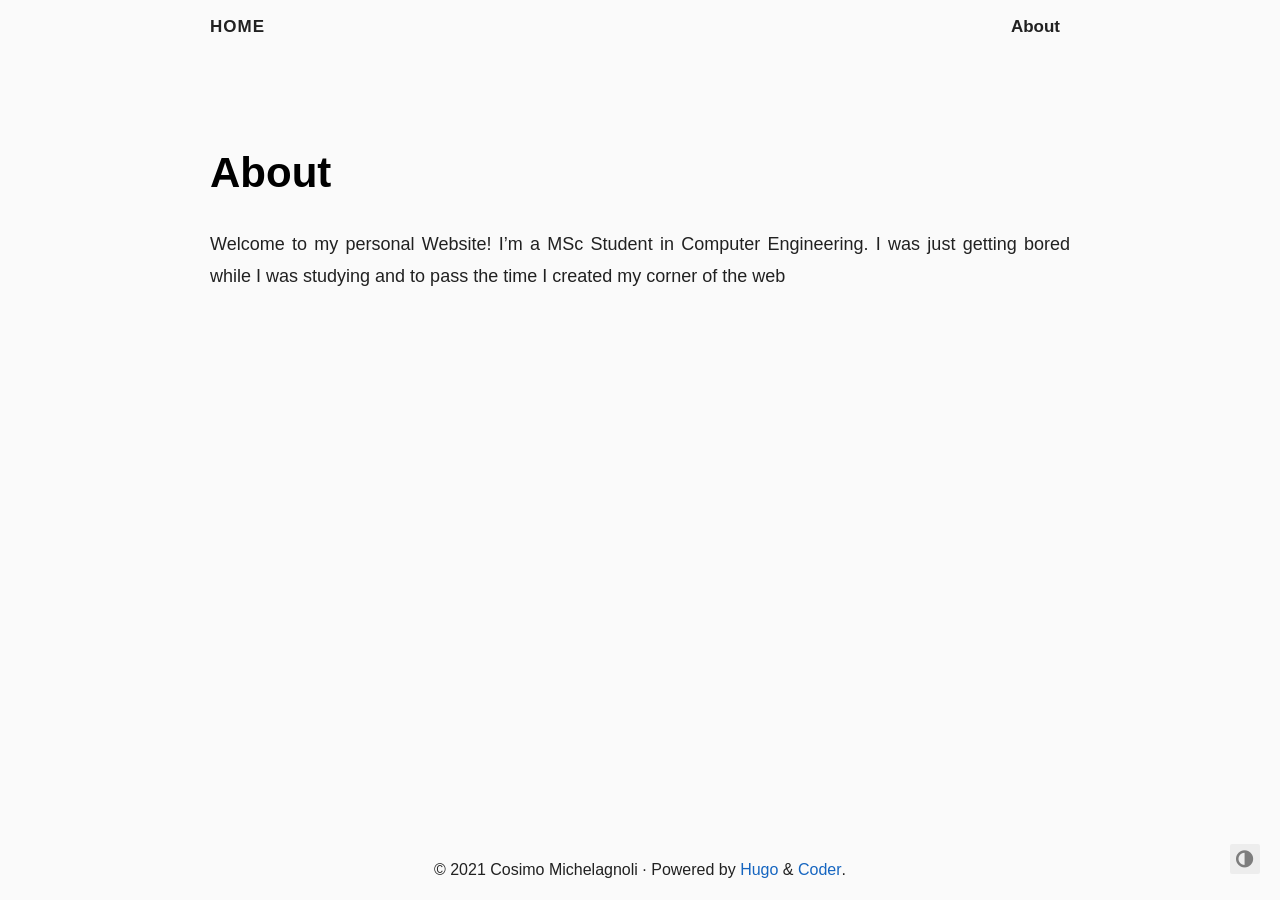
==== commit 14feac11: "fix: some change" ====
--- a/about/index.html
+++ b/about/index.html
@@ -85,7 +85,7 @@
       <nav class="navigation">
   <section class="container">
     <a class="navigation-title" href="/">
-      Cosimo
+      Home
     </a>
     
       <input type="checkbox" id="menu-toggle" />
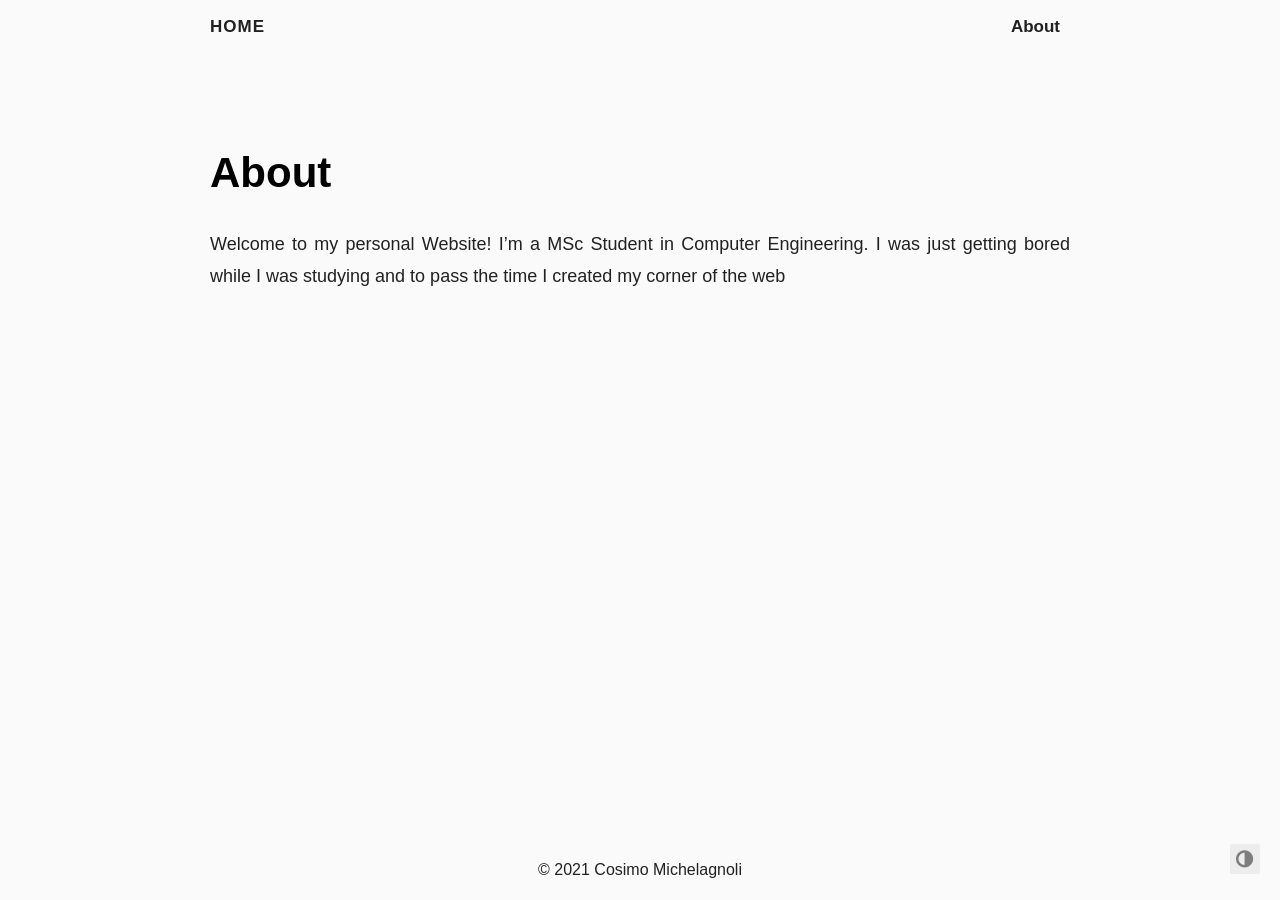
==== commit cb87c344: "fix" ====
--- a/about/index.html
+++ b/about/index.html
@@ -133,9 +133,7 @@
     ©
     
     2021
-     Cosimo Michelagnoli 
-    ·
-    Powered by <a href="https://gohugo.io/">Hugo</a> & <a href="https://github.com/luizdepra/hugo-coder/">Coder</a>.
+     Cosimo Michelagnoli
     
   </section>
 </footer>
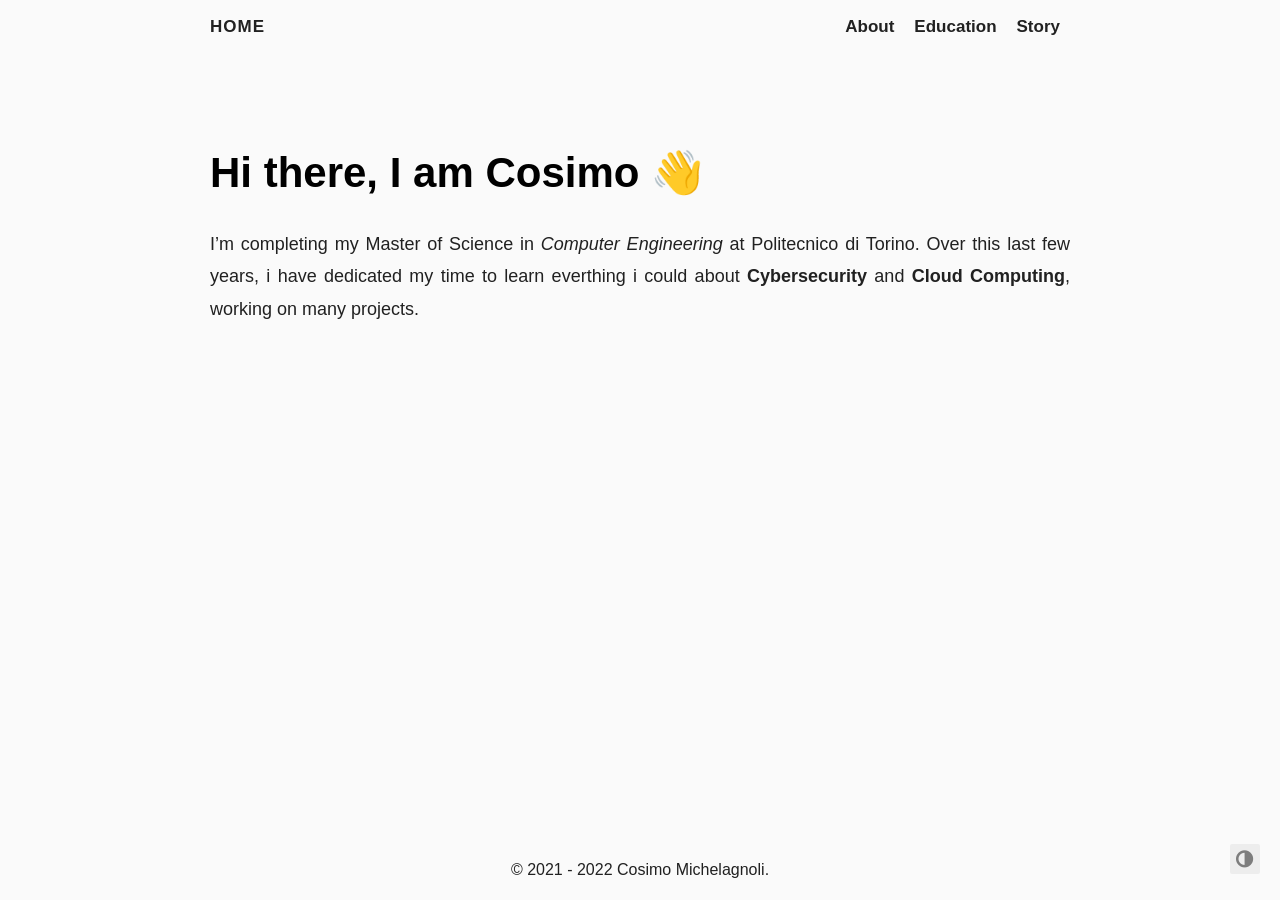
==== commit 0b22a027: "feat: addition of story and education sections" ====
--- a/about/index.html
+++ b/about/index.html
@@ -13,15 +13,15 @@
     
 
     <meta name="author" content="Cosimo Michelagnoli">
-    <meta name="description" content="Hello world!!! This is my first personal site.">
-    <meta name="keywords" content="blog,developer,personal">
+    <meta name="description" content="Hello world! Welcometo my Website!">
+    <meta name="keywords" content="blog,developer,personal,cosimo michelagnoli">
 
     <meta name="twitter:card" content="summary"/>
-<meta name="twitter:title" content="About"/>
-<meta name="twitter:description" content="Hello world!!! This is my first personal site."/>
+<meta name="twitter:title" content="Hi there, I am Cosimo 👋"/>
+<meta name="twitter:description" content="Hello world! Welcometo my Website!"/>
 
-    <meta property="og:title" content="About" />
-<meta property="og:description" content="Hello world!!! This is my first personal site." />
+    <meta property="og:title" content="Hi there, I am Cosimo 👋" />
+<meta property="og:description" content="Hello world! Welcometo my Website!" />
 <meta property="og:type" content="article" />
 <meta property="og:url" content="http://example.org/about/" /><meta property="article:section" content="" />
 <meta property="article:published_time" content="2021-12-28T00:00:00+00:00" />
@@ -30,7 +30,7 @@
 
 
     <title>
-  About · Cosimo
+  Hi there, I am Cosimo 👋 · Home
 </title>
 
     
@@ -99,6 +99,14 @@
               <a class="navigation-link" href="/about/">About</a>
             </li>
           
+            <li class="navigation-item">
+              <a class="navigation-link" href="/education/">Education</a>
+            </li>
+          
+            <li class="navigation-item">
+              <a class="navigation-link" href="/story/">Story</a>
+            </li>
+          
         
         
       </ul>
@@ -114,12 +122,12 @@
     <header>
       <h1 class="title">
         <a class="title-link" href="http://example.org/about/">
-          About
+          Hi there, I am Cosimo 👋
         </a>
       </h1>
     </header>
 
-    <p>Welcome to my personal Website! I&rsquo;m a MSc Student in Computer Engineering. I was just getting bored while I was studying and to pass the time I created my corner of the web</p>
+    <p>I&rsquo;m completing my Master of Science in <em>Computer Engineering</em> at Politecnico di Torino. Over this last few years, i have dedicated my time to learn everthing i could about <strong>Cybersecurity</strong> and <strong>Cloud Computing</strong>, working on many projects.</p>
 
   </article>
 </section>
@@ -132,8 +140,10 @@
   <section class="container">
     ©
     
-    2021
-     Cosimo Michelagnoli
+      2021 -
+    
+    2022
+     Cosimo Michelagnoli.
     
   </section>
 </footer>
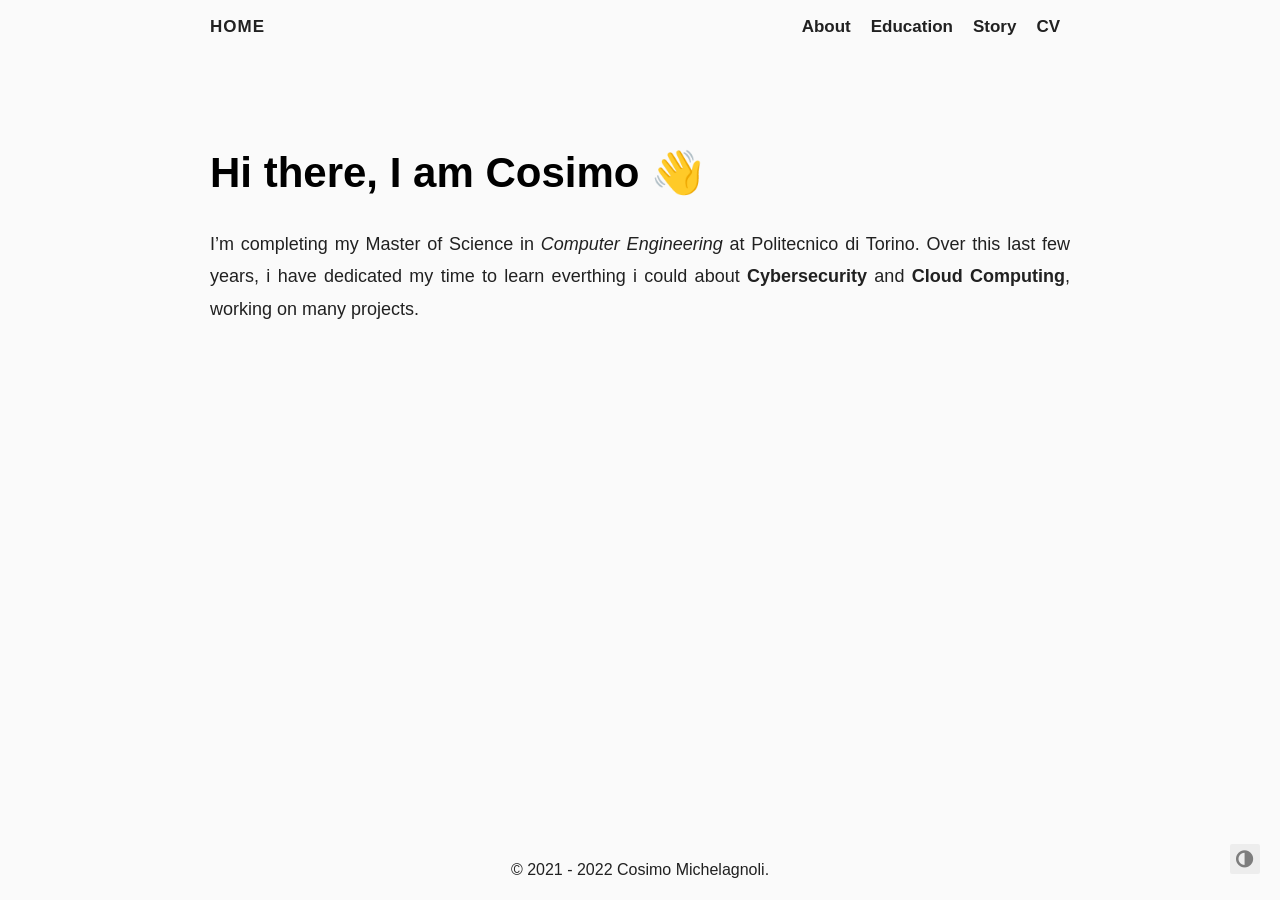
==== commit 704d4647: "feat: add CV page - New /cv/ page: timeline-style resume (experience, education, skills,   certifica" ====
--- a/about/index.html
+++ b/about/index.html
@@ -106,9 +106,13 @@
             <li class="navigation-item">
               <a class="navigation-link" href="/story/">Story</a>
             </li>
-          
-        
-        
+
+            <li class="navigation-item">
+              <a class="navigation-link" href="/cv/">CV</a>
+            </li>
+
+
+
       </ul>
     
   </section>
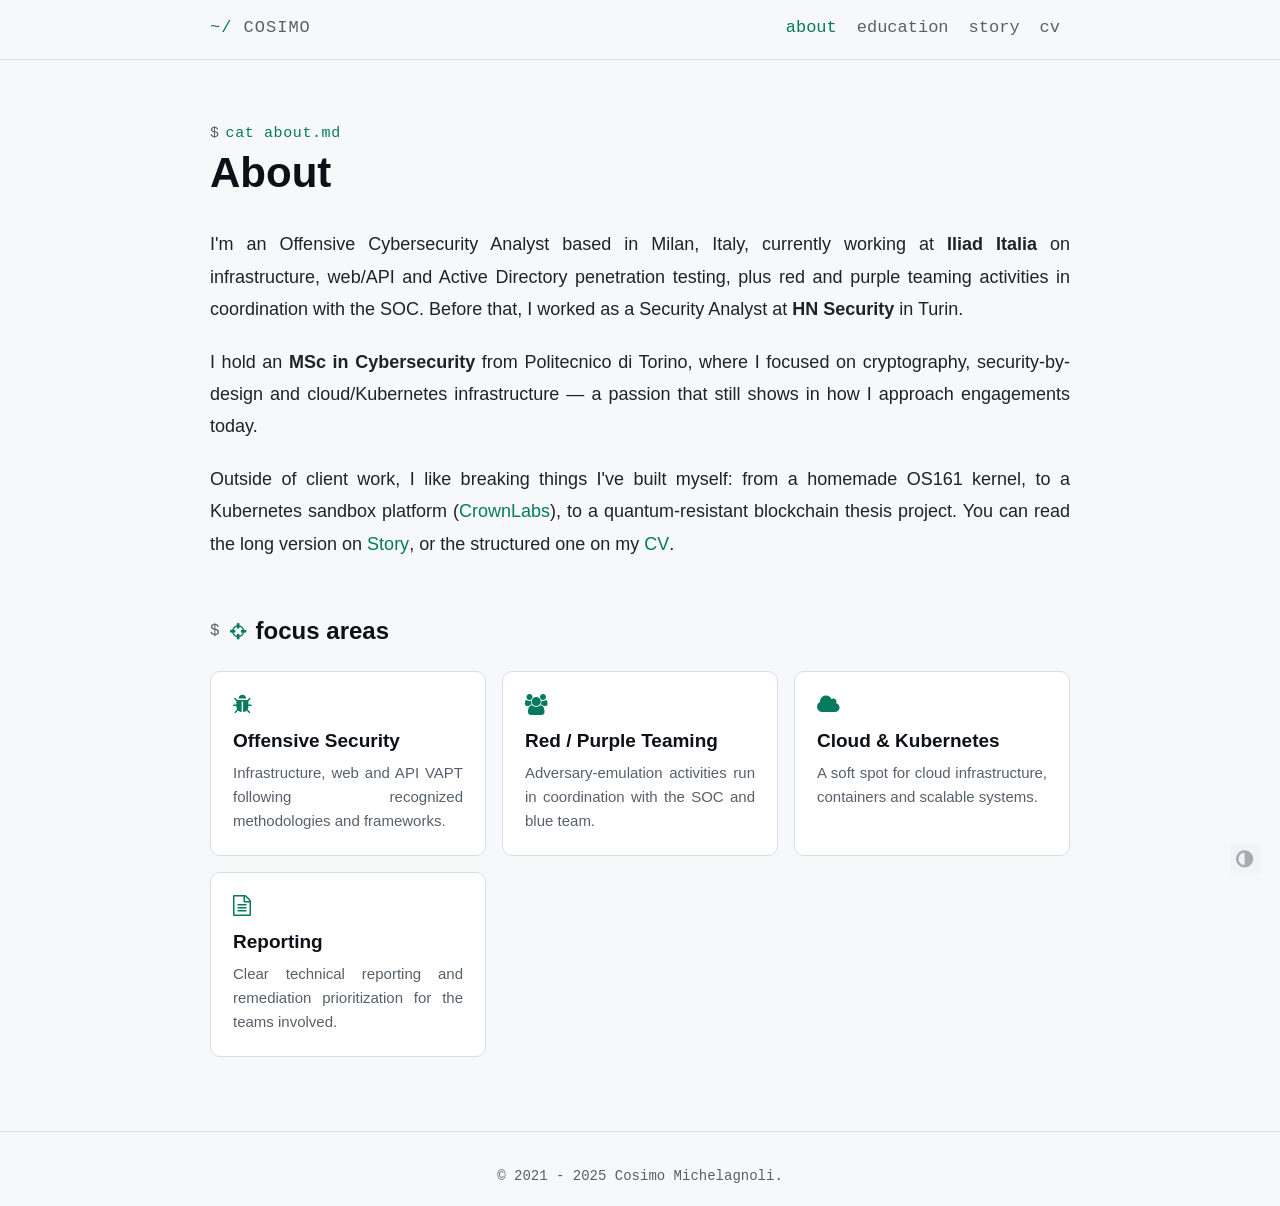
==== commit 67c49a1c: "feat: full site redesign — terminal/offensive-security aesthetic - New shared design system (css/sit" ====
--- a/about/index.html
+++ b/about/index.html
@@ -7,57 +7,35 @@
     <meta http-equiv="Content-Language" content="en">
     <meta name="color-scheme" content="light dark">
 
-    
-      <meta http-equiv="Content-Security-Policy" content="upgrade-insecure-requests; block-all-mixed-content; default-src 'self'; child-src 'self'; font-src 'self' https://fonts.gstatic.com https://cdn.jsdelivr.net/; form-action 'self'; frame-src 'self'; img-src 'self'; object-src 'none'; style-src 'self' 'unsafe-inline' https://fonts.googleapis.com/ https://cdn.jsdelivr.net/; script-src 'self' 'unsafe-inline' https://www.google-analytics.com; prefetch-src 'self'; connect-src 'self' https://www.google-analytics.com;">
-
-    
+    <meta http-equiv="Content-Security-Policy" content="upgrade-insecure-requests; block-all-mixed-content; default-src 'self'; child-src 'self'; font-src 'self' https://fonts.gstatic.com https://cdn.jsdelivr.net/; form-action 'self'; frame-src 'self'; img-src 'self'; object-src 'none'; style-src 'self' 'unsafe-inline' https://fonts.googleapis.com/ https://cdn.jsdelivr.net/; script-src 'self' 'unsafe-inline' https://www.google-analytics.com; prefetch-src 'self'; connect-src 'self' https://www.google-analytics.com;">
 
     <meta name="author" content="Cosimo Michelagnoli">
-    <meta name="description" content="Hello world! Welcometo my Website!">
-    <meta name="keywords" content="blog,developer,personal,cosimo michelagnoli">
+    <meta name="description" content="About Cosimo Michelagnoli — Offensive Cybersecurity Analyst based in Florence, Italy.">
+    <meta name="keywords" content="about,cybersecurity,cosimo michelagnoli">
 
     <meta name="twitter:card" content="summary"/>
-<meta name="twitter:title" content="Hi there, I am Cosimo 👋"/>
-<meta name="twitter:description" content="Hello world! Welcometo my Website!"/>
+    <meta name="twitter:title" content="About · Cosimo Michelagnoli"/>
+    <meta name="twitter:description" content="Offensive Cybersecurity Analyst based in Florence, Italy."/>
 
-    <meta property="og:title" content="Hi there, I am Cosimo 👋" />
-<meta property="og:description" content="Hello world! Welcometo my Website!" />
-<meta property="og:type" content="article" />
-<meta property="og:url" content="http://example.org/about/" /><meta property="article:section" content="" />
-<meta property="article:published_time" content="2021-12-28T00:00:00+00:00" />
-<meta property="article:modified_time" content="2021-12-28T00:00:00+00:00" />
-
-
+    <meta property="og:title" content="About · Cosimo Michelagnoli" />
+    <meta property="og:description" content="Offensive Cybersecurity Analyst based in Florence, Italy." />
+    <meta property="og:type" content="article" />
+    <meta property="og:url" content="http://example.org/about/" />
+    <meta property="article:published_time" content="2021-12-28T00:00:00+00:00" />
+    <meta property="article:modified_time" content="2026-09-10T00:00:00+00:00" />
 
     <title>
-  Hi there, I am Cosimo 👋 · Home
+  About · Home
 </title>
 
-    
-      <link rel="canonical" href="http://example.org/about/">
-    
+    <link rel="canonical" href="http://example.org/about/">
 
     <link rel="preload" href="/fonts/forkawesome-webfont.woff2?v=1.2.0" as="font" type="font/woff2" crossorigin>
 
-    
-      
-      
-      <link rel="stylesheet" href="/css/coder.min.d9fddbffe6f27e69985dc5fe0471cdb0e57fbf4775714bc3d847accb08f4a1f6.css" integrity="sha256-2f3b/&#43;byfmmYXcX&#43;BHHNsOV/v0d1cUvD2Eesywj0ofY=" crossorigin="anonymous" media="screen" />
-    
-
-    
-
-    
-      
-        
-        
-        <link rel="stylesheet" href="/css/coder-dark.min.002ee2378e14c7a68f1f0a53d9694ed252090987c4e768023fac694a4fc5f793.css" integrity="sha256-AC7iN44Ux6aPHwpT2WlO0lIJCYfE52gCP6xpSk/F95M=" crossorigin="anonymous" media="screen" />
-      
-    
-
-    
-
-    
+    <link rel="stylesheet" href="/css/coder.min.d9fddbffe6f27e69985dc5fe0471cdb0e57fbf4775714bc3d847accb08f4a1f6.css" integrity="sha256-2f3b/&#43;byfmmYXcX&#43;BHHNsOV/v0d1cUvD2Eesywj0ofY=" crossorigin="anonymous" media="screen" />
+    <link rel="stylesheet" href="/css/coder-dark.min.002ee2378e14c7a68f1f0a53d9694ed252090987c4e768023fac694a4fc5f793.css" integrity="sha256-AC7iN44Ux6aPHwpT2WlO0lIJCYfE52gCP6xpSk/F95M=" crossorigin="anonymous" media="screen" />
+    <link rel="stylesheet" href="https://fonts.googleapis.com/css2?family=Space+Grotesk:wght@500;700&family=JetBrains+Mono:wght@400;500;700&display=swap">
+    <link rel="stylesheet" href="/css/site.css">
 
     <link rel="icon" type="image/png" href="/img/favicon-32x32.png" sizes="32x32">
     <link rel="icon" type="image/png" href="/img/favicon-16x16.png" sizes="16x16">
@@ -68,12 +46,8 @@
     <meta name="generator" content="Hugo 0.89.4" />
   </head>
 
-  
-  
-    
-  
   <body class="preload-transitions colorscheme-auto">
-    
+
 <div class="float-container">
     <a id="dark-mode-toggle" class="colorscheme-toggle">
         <i class="fa fa-adjust fa-fw" aria-hidden="true"></i>
@@ -85,95 +59,119 @@
       <nav class="navigation">
   <section class="container">
     <a class="navigation-title" href="/">
-      Home
+      cosimo
     </a>
-    
+
       <input type="checkbox" id="menu-toggle" />
       <label class="menu-button float-right" for="menu-toggle">
         <i class="fa fa-bars fa-fw" aria-hidden="true"></i>
       </label>
       <ul class="navigation-list">
-        
-          
+
             <li class="navigation-item">
-              <a class="navigation-link" href="/about/">About</a>
-            </li>
-          
-            <li class="navigation-item">
-              <a class="navigation-link" href="/education/">Education</a>
-            </li>
-          
-            <li class="navigation-item">
-              <a class="navigation-link" href="/story/">Story</a>
+              <a class="navigation-link active" href="/about/">about</a>
             </li>
 
             <li class="navigation-item">
-              <a class="navigation-link" href="/cv/">CV</a>
+              <a class="navigation-link" href="/education/">education</a>
             </li>
 
+            <li class="navigation-item">
+              <a class="navigation-link" href="/story/">story</a>
+            </li>
 
+            <li class="navigation-item">
+              <a class="navigation-link" href="/cv/">cv</a>
+            </li>
 
       </ul>
-    
+
   </section>
 </nav>
 
 
       <div class="content">
-        
+
   <section class="container page">
   <article>
     <header>
+      <div class="hero-tag">cat about.md</div>
       <h1 class="title">
         <a class="title-link" href="http://example.org/about/">
-          Hi there, I am Cosimo 👋
+          About
         </a>
       </h1>
     </header>
 
-    <p>I&rsquo;m completing my Master of Science in <em>Computer Engineering</em> at Politecnico di Torino. Over this last few years, i have dedicated my time to learn everthing i could about <strong>Cybersecurity</strong> and <strong>Cloud Computing</strong>, working on many projects.</p>
+    <p>
+      I'm an Offensive Cybersecurity Analyst based in Milan, Italy, currently working at
+      <strong>Iliad Italia</strong> on infrastructure, web/API and Active Directory
+      penetration testing, plus red and purple teaming activities in coordination with the SOC.
+      Before that, I worked as a Security Analyst at <strong>HN Security</strong> in Turin.
+    </p>
+
+    <p>
+      I hold an <strong>MSc in Cybersecurity</strong> from Politecnico di Torino, where I focused
+      on cryptography, security-by-design and cloud/Kubernetes infrastructure — a passion that
+      still shows in how I approach engagements today.
+    </p>
+
+    <p>
+      Outside of client work, I like breaking things I've built myself: from a homemade OS161
+      kernel, to a Kubernetes sandbox platform (<a href="https://github.com/netgroup-polito/CrownLabs">CrownLabs</a>),
+      to a quantum-resistant blockchain thesis project. You can read the long version on
+      <a href="/story/">Story</a>, or the structured one on my <a href="/cv/">CV</a>.
+    </p>
+
+    <div class="section-label"><i class="fa fa-crosshairs" aria-hidden="true"></i><h2>focus areas</h2></div>
+
+    <div class="bento">
+      <div class="bento-card">
+        <i class="fa fa-bug" aria-hidden="true"></i>
+        <h3>Offensive Security</h3>
+        <p>Infrastructure, web and API VAPT following recognized methodologies and frameworks.</p>
+      </div>
+      <div class="bento-card">
+        <i class="fa fa-users" aria-hidden="true"></i>
+        <h3>Red / Purple Teaming</h3>
+        <p>Adversary-emulation activities run in coordination with the SOC and blue team.</p>
+      </div>
+      <div class="bento-card">
+        <i class="fa fa-cloud" aria-hidden="true"></i>
+        <h3>Cloud &amp; Kubernetes</h3>
+        <p>A soft spot for cloud infrastructure, containers and scalable systems.</p>
+      </div>
+      <div class="bento-card">
+        <i class="fa fa-file-text-o" aria-hidden="true"></i>
+        <h3>Reporting</h3>
+        <p>Clear technical reporting and remediation prioritization for the teams involved.</p>
+      </div>
+    </div>
 
   </article>
 </section>
 
-  
 
       </div>
 
       <footer class="footer">
   <section class="container">
     ©
-    
+
       2021 -
-    
-    2022
+
+    2025
      Cosimo Michelagnoli.
-    
+
   </section>
 </footer>
 
     </main>
 
-    
-      
+
       <script src="/js/coder.min.39a51230dce2ac866c049b52573e38bf60666af4bc63c1bdf203b9b2d95b1cd6.js" integrity="sha256-OaUSMNzirIZsBJtSVz44v2BmavS8Y8G98gO5stlbHNY="></script>
-    
 
-    
 
-    
-
-    
-
-    
-
-    
-
-    
-
-    
-
-    
   </body>
 
 </html>
--- a/css/site.css
+++ b/css/site.css
@@ -0,0 +1,327 @@
+/* ==========================================================================
+   site.css — custom design layer for cosimomichelagnoli.github.io
+   Loaded after coder.min.css / coder-dark.min.css: same selectors here win
+   the cascade by source order, so the old theme's reset/layout/toggle
+   plumbing stays intact while colors, type and components are redefined.
+   Aesthetic: dark-first "terminal / offensive-security" personal brand.
+   ========================================================================== */
+
+:root{
+  color-scheme: dark;
+  --bg:#0d1117;
+  --bg-elevated:#141b22;
+  --bg-elevated-2:#1c242d;
+  --border:#232b34;
+  --text:#c9d1d9;
+  --text-dim:#8b949e;
+  --heading:#f0f6fc;
+  --accent:#00e5b0;
+  --accent-2:#39c5ff;
+  --accent-contrast:#04120e;
+  --accent-soft:rgba(0,229,176,.10);
+  --radius:10px;
+  --mono:'JetBrains Mono',SFMono-Regular,Consolas,'Liberation Mono',Menlo,monospace;
+  --display:'Space Grotesk',-apple-system,BlinkMacSystemFont,'Segoe UI',Roboto,sans-serif;
+}
+
+/* explicit light mode (toggled by JS, stored in localStorage) */
+body.colorscheme-light{
+  color-scheme: light;
+  --bg:#f6f8fa;
+  --bg-elevated:#ffffff;
+  --bg-elevated-2:#eef1f4;
+  --border:#d8dee4;
+  --text:#1f2328;
+  --text-dim:#57606a;
+  --heading:#0d1117;
+  --accent:#067a5f;
+  --accent-2:#0969da;
+  --accent-contrast:#ffffff;
+  --accent-soft:rgba(6,122,95,.08);
+}
+
+/* pre-JS fallback: respect system preference for light while colorscheme-auto */
+@media (prefers-color-scheme: light){
+  body.colorscheme-auto{
+    color-scheme: light;
+    --bg:#f6f8fa;
+    --bg-elevated:#ffffff;
+    --bg-elevated-2:#eef1f4;
+    --border:#d8dee4;
+    --text:#1f2328;
+    --text-dim:#57606a;
+    --heading:#0d1117;
+    --accent:#067a5f;
+    --accent-2:#0969da;
+    --accent-contrast:#ffffff;
+    --accent-soft:rgba(6,122,95,.08);
+  }
+}
+
+/* ---------- base ---------- */
+body{
+  background-color:var(--bg);
+  color:var(--text);
+}
+a{color:var(--accent);text-decoration:none;}
+a:hover,a:focus{color:var(--accent-2);text-decoration:underline;}
+h1,h2,h3,h4,h5,h6{
+  color:var(--heading);
+  font-family:var(--display);
+  font-weight:700;
+}
+h1 .heading-link,h2 .heading-link,h3 .heading-link,h4 .heading-link,h5 .heading-link,h6 .heading-link{
+  color:var(--accent);
+}
+code,pre{font-family:var(--mono);}
+code{background-color:var(--bg-elevated-2);color:var(--text);}
+blockquote{border-left:2px solid var(--border);color:var(--text-dim);}
+hr{border-color:var(--border);}
+
+/* ---------- navigation ---------- */
+.navigation{border-bottom:1px solid var(--border);}
+.navigation-title{
+  font-family:var(--mono);
+  color:var(--heading);
+  text-transform:none;
+  letter-spacing:0;
+  font-weight:700;
+}
+.navigation-title::before{content:"~/";color:var(--accent);}
+.navigation a,.navigation span{color:var(--text-dim);font-family:var(--mono);font-weight:500;}
+.navigation a:hover,.navigation a:focus{color:var(--accent);text-decoration:none;}
+.navigation-link.active{color:var(--accent)!important;}
+.navigation i{color:var(--text-dim);}
+.navigation i:hover,.navigation i:focus{color:var(--accent);}
+.navigation .menu-button i:hover,.navigation .menu-button i:focus{color:var(--heading);}
+@media only screen and (max-width:768px){
+  .navigation .navigation-list{
+    background-color:var(--bg);
+    border-top:solid 2px var(--border);
+    border-bottom:solid 2px var(--border);
+  }
+  .navigation .navigation-list .menu-separator{border-top:2px solid var(--border);}
+  .navigation #menu-toggle:checked+label>i{color:var(--accent);}
+}
+.float-container a{color:var(--text-dim);background-color:var(--bg-elevated-2);}
+.float-container a:hover,.float-container a:focus{color:var(--accent);}
+
+/* ---------- footer ---------- */
+.footer{
+  color:var(--text-dim);
+  font-family:var(--mono);
+  font-size:1.4rem;
+  border-top:1px solid var(--border);
+  padding-top:2.4rem;
+}
+.footer a{color:var(--accent);}
+
+/* ---------- prompt / terminal chrome ---------- */
+.hero-tag{
+  font-family:var(--mono);
+  color:var(--accent);
+  font-size:1.5rem;
+  letter-spacing:.04em;
+  display:flex;
+  align-items:center;
+  gap:.4em;
+}
+.hero-tag::before{content:"$";color:var(--text-dim);}
+.cursor{
+  display:inline-block;
+  width:.6ch;
+  margin-left:.2em;
+  background:var(--accent);
+  animation:cv-blink 1.1s steps(1) infinite;
+}
+@keyframes cv-blink{50%{opacity:0}}
+@media (prefers-reduced-motion: reduce){.cursor{animation:none;}}
+
+.term-window{
+  background:var(--bg-elevated);
+  border:1px solid var(--border);
+  border-radius:10px;
+  overflow:hidden;
+  max-width:56rem;
+  margin:3.2rem 0;
+  box-shadow:0 24px 48px -28px rgba(0,0,0,.55);
+}
+.term-titlebar{
+  display:flex;
+  align-items:center;
+  gap:.7rem;
+  padding:1rem 1.4rem;
+  background:var(--bg-elevated-2);
+  border-bottom:1px solid var(--border);
+}
+.term-dot{width:1.1rem;height:1.1rem;border-radius:50%;display:inline-block;}
+.term-dot.red{background:#ff5f56;}
+.term-dot.yellow{background:#ffbd2e;}
+.term-dot.green{background:#27c93f;}
+.term-titlebar span{
+  margin-left:auto;
+  font-family:var(--mono);
+  font-size:1.3rem;
+  color:var(--text-dim);
+}
+.term-body{
+  padding:1.8rem 2.2rem 2.2rem;
+  font-family:var(--mono);
+  font-size:1.5rem;
+  line-height:2.3rem;
+}
+.term-body .cmd::before{content:"$ ";color:var(--accent);}
+.term-body .cmd{color:var(--heading);}
+.term-body .out{color:var(--text-dim);display:block;padding-left:2ch;}
+.term-body .gap{display:block;height:.6em;}
+
+/* ---------- section labels ---------- */
+.section-label{
+  display:flex;
+  align-items:center;
+  gap:1rem;
+  margin:5.5rem 0 2rem;
+  font-family:var(--mono);
+  font-size:1.6rem;
+  color:var(--accent);
+}
+.section-label i{color:var(--accent);font-size:1.9rem;}
+.section-label::before{content:"$";color:var(--text-dim);}
+.section-label h2{margin:0;color:var(--heading);font-size:2.4rem;}
+
+/* ---------- hero (home) ---------- */
+.hero{padding-top:2rem;}
+.hero-avatar{margin-bottom:1.6rem;}
+.hero-avatar img{
+  width:8rem;height:8rem;border-radius:14px;object-fit:cover;
+  border:2px solid var(--border);
+  box-shadow:0 0 0 4px var(--accent-soft);
+}
+.hero h1{font-size:5.2rem;line-height:1.05;margin:1.2rem 0 1.6rem;}
+@media only screen and (max-width:768px){.hero h1{font-size:3.6rem;}}
+.hero .lede{font-size:1.9rem;color:var(--text-dim);max-width:62ch;margin:0 0 2rem;}
+.hero-actions{display:flex;flex-wrap:wrap;gap:1.2rem;margin:2.4rem 0 1.6rem;}
+.hero-social{display:flex;gap:1.6rem;margin-top:2rem;}
+.hero-social a{color:var(--text-dim);font-size:2rem;}
+.hero-social a:hover,.hero-social a:focus{color:var(--accent);}
+
+.btn{
+  font-family:var(--mono);
+  font-size:1.5rem;
+  border:1px solid var(--border);
+  border-radius:var(--radius);
+  padding:1rem 2rem;
+  color:var(--heading);
+  display:inline-block;
+}
+.btn:hover,.btn:focus{border-color:var(--accent);color:var(--accent);text-decoration:none;}
+.btn.primary{background:var(--accent);border-color:var(--accent);color:var(--accent-contrast);font-weight:700;}
+.btn.primary:hover,.btn.primary:focus{background:var(--accent-2);border-color:var(--accent-2);color:var(--accent-contrast);}
+
+/* ---------- bento cards ---------- */
+.bento{
+  display:grid;
+  grid-template-columns:repeat(auto-fit,minmax(23rem,1fr));
+  gap:1.6rem;
+  margin:2.4rem 0 3.2rem;
+}
+.bento-card{
+  position:relative;
+  background:var(--bg-elevated);
+  border:1px solid var(--border);
+  border-radius:var(--radius);
+  padding:2.2rem;
+  transition:border-color .2s ease, transform .2s ease;
+}
+.bento-card:hover{border-color:var(--accent);transform:translateY(-2px);}
+.bento-card i{color:var(--accent);font-size:2.1rem;display:block;margin-bottom:1.2rem;}
+.bento-card h3{margin:0 0 .6rem;font-size:1.9rem;}
+.bento-card p{margin:0;color:var(--text-dim);font-size:1.5rem;line-height:1.6;}
+.bento-card .card-link{position:absolute;inset:0;border-radius:inherit;}
+.bento-card .card-link:hover{text-decoration:none;}
+
+/* ---------- tags / pills ---------- */
+.tag,.skill-tags li{
+  display:inline-block;
+  font-family:var(--mono);
+  font-size:1.4rem;
+  background:var(--bg-elevated-2);
+  border:1px solid var(--border);
+  color:var(--text);
+  padding:.45rem 1.1rem;
+  border-radius:6px;
+}
+
+/* ---------- CV: header / contact / summary ---------- */
+.cv-role{color:var(--accent);font-family:var(--mono);font-size:1.9rem;font-weight:600;margin:.6rem 0 1.8rem;}
+.cv-contact{list-style:none;margin:0 0 2.6rem;padding:0;display:flex;flex-wrap:wrap;gap:.7rem 2.2rem;font-family:var(--mono);font-size:1.5rem;color:var(--text-dim);}
+.cv-contact li{display:flex;align-items:center;gap:.6rem;}
+.cv-contact a{color:inherit;}
+.cv-contact a:hover,.cv-contact a:focus{color:var(--accent);}
+.cv-contact i{width:1.6rem;text-align:center;color:var(--accent);}
+.cv-summary{
+  font-size:1.8rem;line-height:1.7;
+  border-left:3px solid var(--accent);
+  padding-left:1.8rem;margin:0 0 1rem;
+  color:var(--text);
+}
+
+/* ---------- timeline (CV + education) ---------- */
+.timeline{position:relative;margin:0 0 2rem;padding-left:2.8rem;border-left:2px solid var(--border);}
+.timeline-item{position:relative;padding-bottom:3.6rem;}
+.timeline-item:last-child{padding-bottom:0;}
+.timeline-item::before{
+  content:"";position:absolute;left:-3.55rem;top:.4rem;
+  width:1.2rem;height:1.2rem;border-radius:50%;
+  background:var(--accent);box-shadow:0 0 0 4px var(--bg);
+}
+.timeline-period{
+  display:inline-block;font-family:var(--mono);font-size:1.4rem;font-weight:700;
+  letter-spacing:.04rem;color:var(--accent);text-transform:uppercase;margin-bottom:.4rem;
+}
+.timeline-item h3{margin:0 0 .2rem;font-size:2.1rem;line-height:2.6rem;}
+.timeline-org{display:block;font-size:1.6rem;color:var(--text-dim);margin-bottom:1rem;}
+.timeline-item ul{margin:1rem 0 0;padding-left:2rem;}
+.timeline-item li{margin:.5rem 0;}
+
+/* ---------- skills ---------- */
+.skills-grid{display:grid;grid-template-columns:repeat(auto-fit,minmax(24rem,1fr));gap:2rem;margin-bottom:2rem;}
+.skill-group h4{margin:0 0 1rem;font-family:var(--mono);font-size:1.5rem;text-transform:lowercase;letter-spacing:.04rem;color:var(--text-dim);}
+.skill-tags{list-style:none;margin:0;padding:0;display:flex;flex-wrap:wrap;gap:.8rem;}
+
+/* ---------- certifications ---------- */
+.cert-list{list-style:none;margin:0 0 2rem;padding:0;display:flex;flex-direction:column;gap:1.6rem;}
+.cert-card{border:1px solid var(--border);background:var(--bg-elevated);border-radius:.8rem;padding:1.7rem 2.1rem;}
+.cert-card .cert-name{font-weight:700;font-size:1.8rem;display:block;color:var(--heading);}
+.cert-card .cert-issuer{color:var(--accent);font-family:var(--mono);font-size:1.4rem;}
+.cert-card .cert-meta{display:block;margin-top:.5rem;font-family:var(--mono);font-size:1.3rem;color:var(--text-dim);}
+
+/* ---------- languages ---------- */
+.lang-list{list-style:none;margin:0 0 2rem;padding:0;display:flex;gap:3rem;flex-wrap:wrap;}
+.lang-list li{font-size:1.7rem;}
+.lang-list strong{display:block;font-family:var(--mono);font-size:1.3rem;color:var(--text-dim);font-weight:400;text-transform:lowercase;letter-spacing:.04rem;}
+
+.cv-note{font-size:1.4rem;color:var(--text-dim);font-style:italic;margin-top:-.6rem;margin-bottom:2rem;}
+
+/* ---------- story / log list ---------- */
+.log-list{list-style:none;margin:2.4rem 0;padding:0 0 0 2.6rem;border-left:2px solid var(--border);}
+.log-list li{position:relative;padding:.9rem 0;font-size:1.7rem;}
+.log-list li::before{
+  content:"$";position:absolute;left:-2.7rem;top:.9rem;
+  font-family:var(--mono);color:var(--accent);
+}
+
+/* ---------- 404 ---------- */
+.error-term{max-width:52rem;margin-left:auto;margin-right:auto;}
+.centered .error h1{
+  font-family:var(--mono);color:var(--accent);
+}
+
+/* ---------- misc ---------- */
+.avatar img{box-shadow:0 0 0 4px var(--bg-elevated),0 0 0 6px var(--accent-soft);}
+.content article header{margin-top:3.2rem;}
+
+@media only screen and (max-width:768px){
+  .hero-actions{flex-direction:column;align-items:flex-start;}
+  .cv-contact{gap:.6rem 1.4rem;}
+}
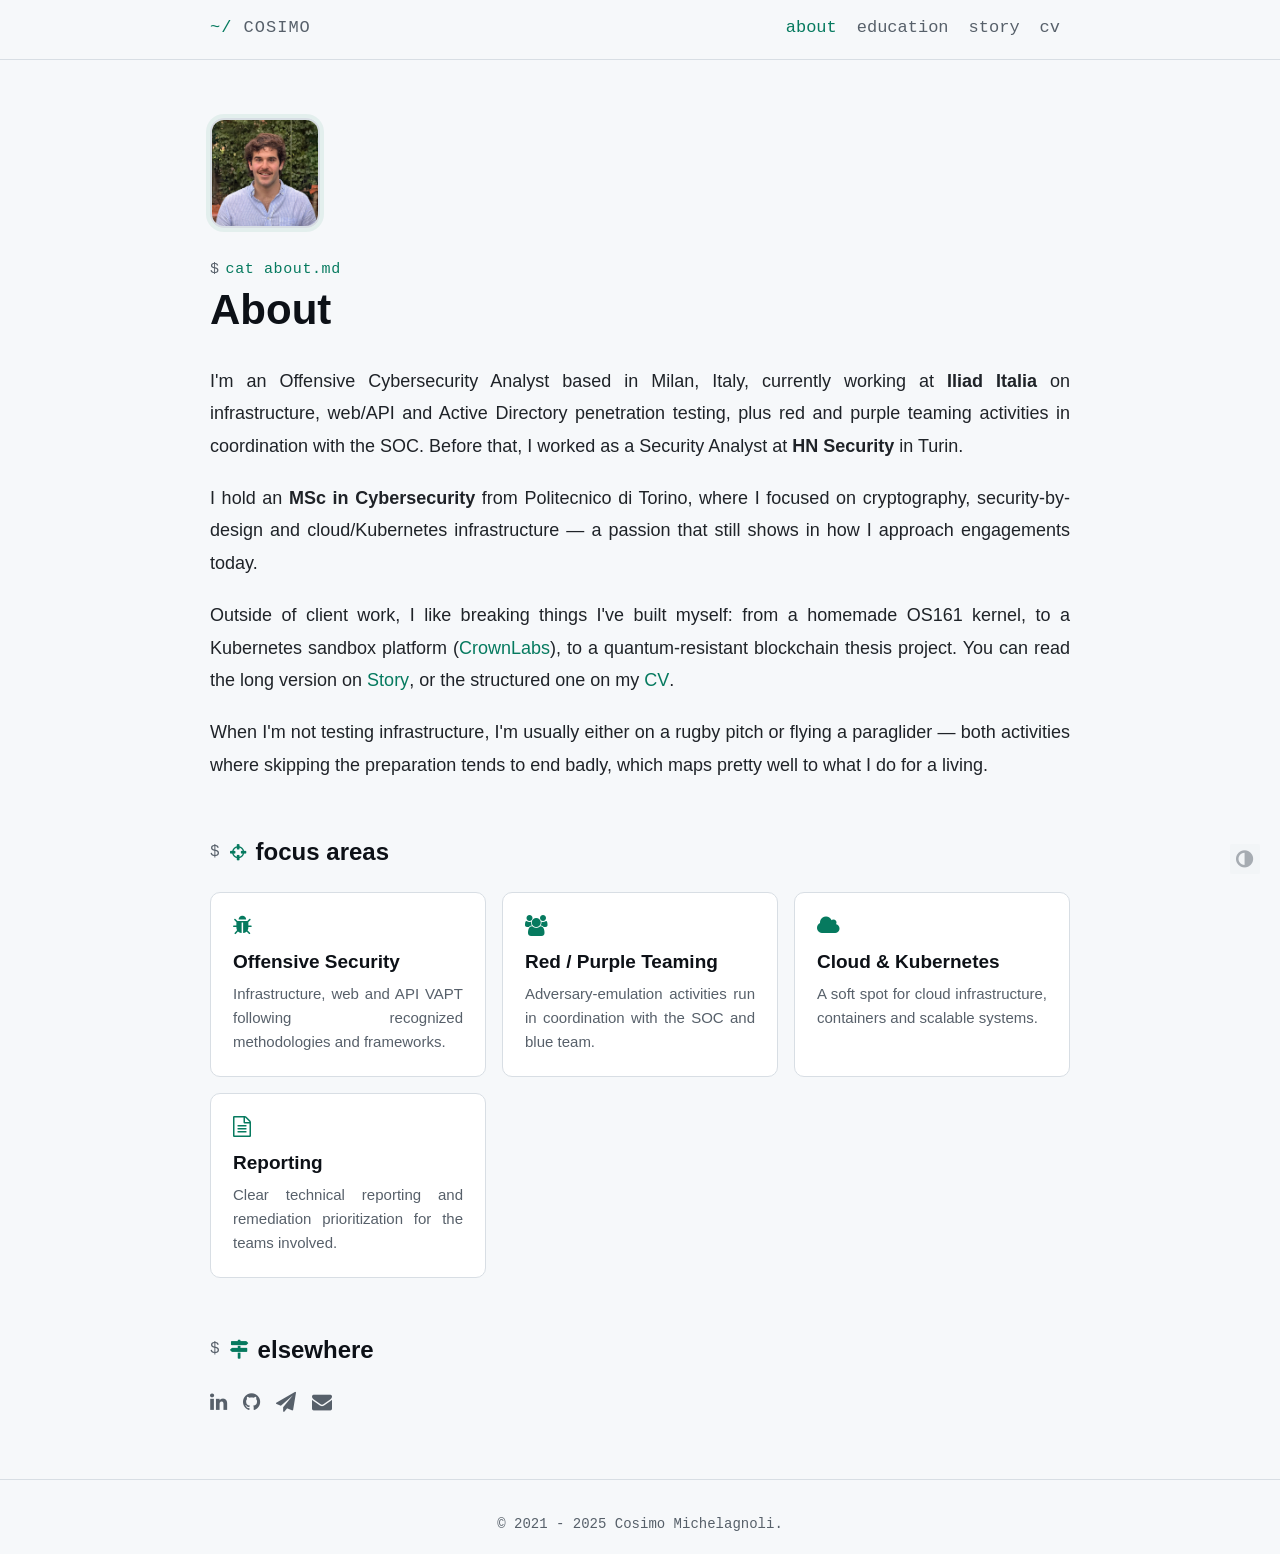
==== commit a1fb1bc9: "feat: flesh out content on home/about/education/story + new avatar - Home: add "at a glance" stats a" ====
--- a/about/index.html
+++ b/about/index.html
@@ -95,6 +95,7 @@
   <section class="container page">
   <article>
     <header>
+      <div class="hero-avatar lg"><img src="/images/avatar.jpg" alt="Cosimo Michelagnoli"></div>
       <div class="hero-tag">cat about.md</div>
       <h1 class="title">
         <a class="title-link" href="http://example.org/about/">
@@ -123,6 +124,12 @@
       <a href="/story/">Story</a>, or the structured one on my <a href="/cv/">CV</a>.
     </p>
 
+    <p>
+      When I'm not testing infrastructure, I'm usually either on a rugby pitch or flying a
+      paraglider — both activities where skipping the preparation tends to end badly, which
+      maps pretty well to what I do for a living.
+    </p>
+
     <div class="section-label"><i class="fa fa-crosshairs" aria-hidden="true"></i><h2>focus areas</h2></div>
 
     <div class="bento">
@@ -147,6 +154,15 @@
         <p>Clear technical reporting and remediation prioritization for the teams involved.</p>
       </div>
     </div>
+
+    <div class="section-label"><i class="fa fa-map-signs" aria-hidden="true"></i><h2>elsewhere</h2></div>
+
+    <ul class="hero-social" style="list-style:none;padding:0;">
+      <li><a href="https://www.linkedin.com/in/cosimomichelagnoli/" aria-label="LinkedIn"><i class="fa fa-linkedin" aria-hidden="true"></i></a></li>
+      <li><a href="https://github.com/CosimoMichelagnoli" aria-label="GitHub"><i class="fa fa-github" aria-hidden="true"></i></a></li>
+      <li><a href="https://t.me/outisCM" aria-label="Telegram"><i class="fa fa-paper-plane" aria-hidden="true"></i></a></li>
+      <li><a href="mailto:michelagnolicosimo@gmail.com" aria-label="Email"><i class="fa fa-envelope" aria-hidden="true"></i></a></li>
+    </ul>
 
   </article>
 </section>
--- a/css/site.css
+++ b/css/site.css
@@ -197,6 +197,7 @@
   border:2px solid var(--border);
   box-shadow:0 0 0 4px var(--accent-soft);
 }
+.hero-avatar.lg img{width:11rem;height:11rem;}
 .hero h1{font-size:5.2rem;line-height:1.05;margin:1.2rem 0 1.6rem;}
 @media only screen and (max-width:768px){.hero h1{font-size:3.6rem;}}
 .hero .lede{font-size:1.9rem;color:var(--text-dim);max-width:62ch;margin:0 0 2rem;}
@@ -217,6 +218,34 @@
 .btn:hover,.btn:focus{border-color:var(--accent);color:var(--accent);text-decoration:none;}
 .btn.primary{background:var(--accent);border-color:var(--accent);color:var(--accent-contrast);font-weight:700;}
 .btn.primary:hover,.btn.primary:focus{background:var(--accent-2);border-color:var(--accent-2);color:var(--accent-contrast);}
+
+/* ---------- stat cards ---------- */
+.stat-grid{
+  display:grid;
+  grid-template-columns:repeat(auto-fit,minmax(16rem,1fr));
+  gap:1.6rem;
+  margin:2.4rem 0 3.2rem;
+}
+.stat-card{
+  background:var(--bg-elevated);
+  border:1px solid var(--border);
+  border-radius:var(--radius);
+  padding:1.8rem 2rem;
+}
+.stat-card .stat-number{
+  font-family:var(--display);
+  font-size:2.8rem;
+  color:var(--accent);
+  display:block;
+  line-height:1.1;
+}
+.stat-card .stat-label{
+  font-family:var(--mono);
+  font-size:1.3rem;
+  color:var(--text-dim);
+  display:block;
+  margin-top:.6rem;
+}
 
 /* ---------- bento cards ---------- */
 .bento{
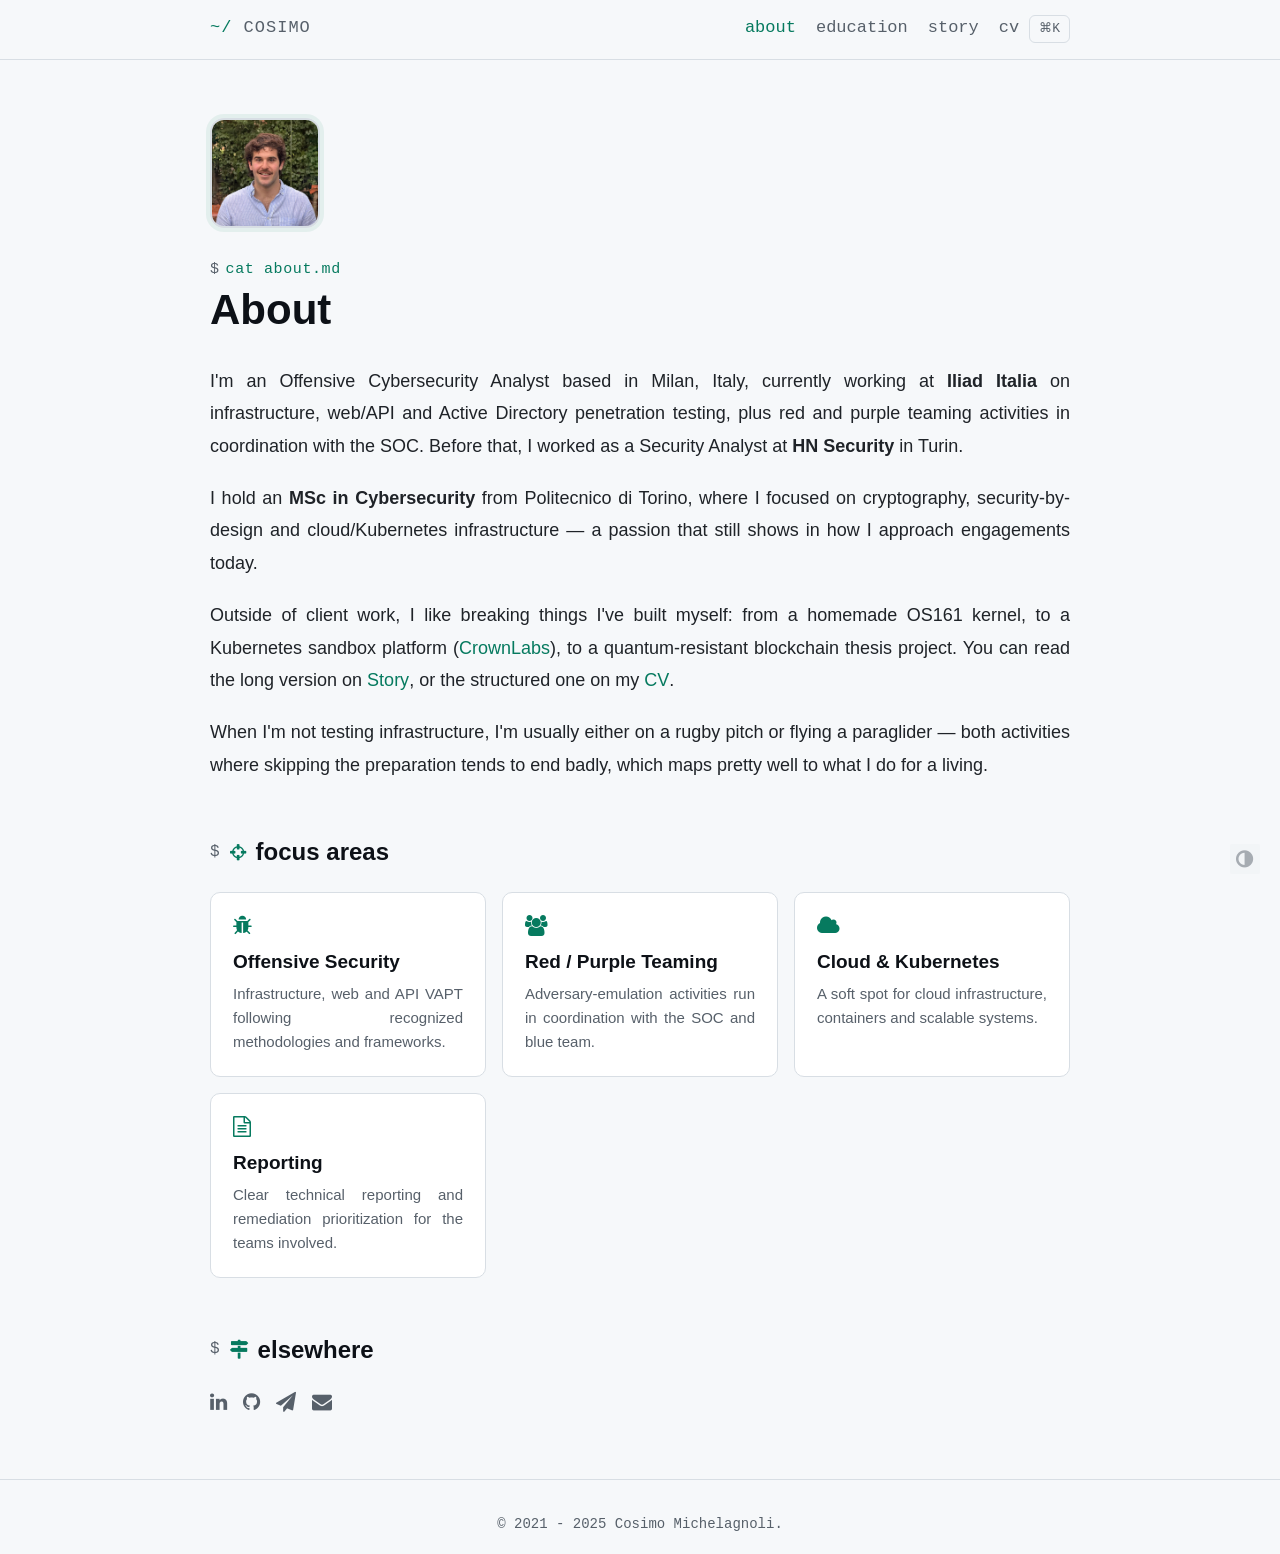
==== commit 87239095: "feat: interactive terminal, command palette, scroll animations + favicon fix - New js/site.js (progr" ====
--- a/about/index.html
+++ b/about/index.html
@@ -37,11 +37,7 @@
     <link rel="stylesheet" href="https://fonts.googleapis.com/css2?family=Space+Grotesk:wght@500;700&family=JetBrains+Mono:wght@400;500;700&display=swap">
     <link rel="stylesheet" href="/css/site.css">
 
-    <link rel="icon" type="image/png" href="/img/favicon-32x32.png" sizes="32x32">
-    <link rel="icon" type="image/png" href="/img/favicon-16x16.png" sizes="16x16">
-
-    <link rel="apple-touch-icon" href="/images/apple-touch-icon.png">
-    <link rel="apple-touch-icon" sizes="180x180" href="/images/apple-touch-icon.png">
+    <link rel="icon" type="image/svg+xml" href="/images/favicon.svg">
 
     <meta name="generator" content="Hugo 0.89.4" />
   </head>
@@ -84,11 +80,24 @@
               <a class="navigation-link" href="/cv/">cv</a>
             </li>
 
+            <li class="navigation-item">
+              <button type="button" id="cmdk-trigger" class="cmdk-trigger" aria-label="Open command palette (Ctrl+K)">⌘K</button>
+            </li>
+
       </ul>
 
   </section>
 </nav>
 
+<div class="cmdk-overlay" id="cmdk" hidden>
+  <div class="cmdk-box" role="dialog" aria-modal="true" aria-label="Command palette">
+    <div class="cmdk-input-row">
+      <span class="cmdk-prompt">$</span>
+      <input type="text" id="cmdk-input" class="cmdk-input" placeholder="Where to? (Esc to close)" autocomplete="off" spellcheck="false">
+    </div>
+    <ul class="cmdk-results" id="cmdk-results"></ul>
+  </div>
+</div>
 
       <div class="content">
 
@@ -96,7 +105,7 @@
   <article>
     <header>
       <div class="hero-avatar lg"><img src="/images/avatar.jpg" alt="Cosimo Michelagnoli"></div>
-      <div class="hero-tag">cat about.md</div>
+      <div class="hero-tag" data-typewriter>cat about.md</div>
       <h1 class="title">
         <a class="title-link" href="http://example.org/about/">
           About
@@ -186,6 +195,7 @@
 
 
       <script src="/js/coder.min.39a51230dce2ac866c049b52573e38bf60666af4bc63c1bdf203b9b2d95b1cd6.js" integrity="sha256-OaUSMNzirIZsBJtSVz44v2BmavS8Y8G98gO5stlbHNY="></script>
+      <script src="/js/site.js"></script>
 
 
   </body>
--- a/css/site.css
+++ b/css/site.css
@@ -354,3 +354,66 @@
   .hero-actions{flex-direction:column;align-items:flex-start;}
   .cv-contact{gap:.6rem 1.4rem;}
 }
+
+/* ---------- scroll reveal (JS-driven, progressive enhancement) ---------- */
+.reveal{opacity:0;transform:translateY(14px);transition:opacity .5s ease,transform .5s ease;}
+.reveal.in{opacity:1;transform:none;}
+@media (prefers-reduced-motion: reduce){
+  .reveal{opacity:1!important;transform:none!important;transition:none!important;}
+  .cursor{animation:none;}
+}
+
+/* ---------- interactive home terminal ---------- */
+.term-body{max-height:36rem;overflow-y:auto;scroll-behavior:smooth;}
+.term-input-row{
+  display:flex;align-items:center;gap:.9rem;
+  padding:0 2.2rem 1.8rem;
+  font-family:var(--mono);font-size:1.5rem;
+  border-top:1px solid var(--border);
+  padding-top:1.2rem;
+}
+.term-prompt{color:var(--accent);}
+.term-input{
+  flex:1;min-width:0;background:transparent;border:0;outline:0;
+  color:var(--heading);font-family:var(--mono);font-size:1.5rem;
+}
+.term-input::placeholder{color:var(--text-dim);}
+
+/* ---------- command palette ---------- */
+.cmdk-trigger{
+  font-family:var(--mono);font-size:1.3rem;color:var(--text-dim);
+  background:transparent;border:1px solid var(--border);border-radius:6px;
+  padding:.4rem .9rem;cursor:pointer;line-height:1.4;
+}
+.cmdk-trigger:hover,.cmdk-trigger:focus{color:var(--accent);border-color:var(--accent);}
+.cmdk-overlay{
+  position:fixed;inset:0;background:rgba(4,8,12,.6);
+  display:flex;align-items:flex-start;justify-content:center;
+  padding:12vh 2rem 2rem;z-index:1000;
+}
+.cmdk-overlay[hidden]{display:none;}
+.cmdk-box{
+  width:min(52rem,100%);background:var(--bg-elevated);border:1px solid var(--border);
+  border-radius:12px;box-shadow:0 30px 60px -20px rgba(0,0,0,.6);overflow:hidden;
+}
+.cmdk-input-row{display:flex;align-items:center;gap:1.2rem;padding:1.5rem 1.8rem;border-bottom:1px solid var(--border);}
+.cmdk-prompt{font-family:var(--mono);color:var(--accent);font-size:1.8rem;}
+.cmdk-input{flex:1;min-width:0;background:transparent;border:0;outline:0;color:var(--heading);font-family:var(--mono);font-size:1.7rem;}
+.cmdk-input::placeholder{color:var(--text-dim);}
+.cmdk-results{list-style:none;margin:0;padding:.7rem;max-height:44vh;overflow-y:auto;}
+.cmdk-results li{
+  display:flex;justify-content:space-between;gap:1.4rem;
+  padding:1.1rem 1.2rem;border-radius:8px;cursor:pointer;font-size:1.5rem;
+}
+.cmdk-results li .cmdk-hint{color:var(--text-dim);font-family:var(--mono);font-size:1.3rem;white-space:nowrap;overflow:hidden;text-overflow:ellipsis;}
+.cmdk-results li.active{background:var(--accent-soft);}
+.cmdk-results li.active .cmdk-hint{color:var(--accent);}
+.cmdk-empty{padding:1.4rem 1.8rem;color:var(--text-dim);font-family:var(--mono);font-size:1.4rem;}
+
+/* ---------- print (CV) ---------- */
+@media print{
+  .navigation,.footer,.float-container,.cmdk-overlay,.term-input-row{display:none!important;}
+  body{background:#fff;color:#000;}
+  a{color:#000;text-decoration:underline;}
+  .cv-summary{border-left-color:#000;}
+}
